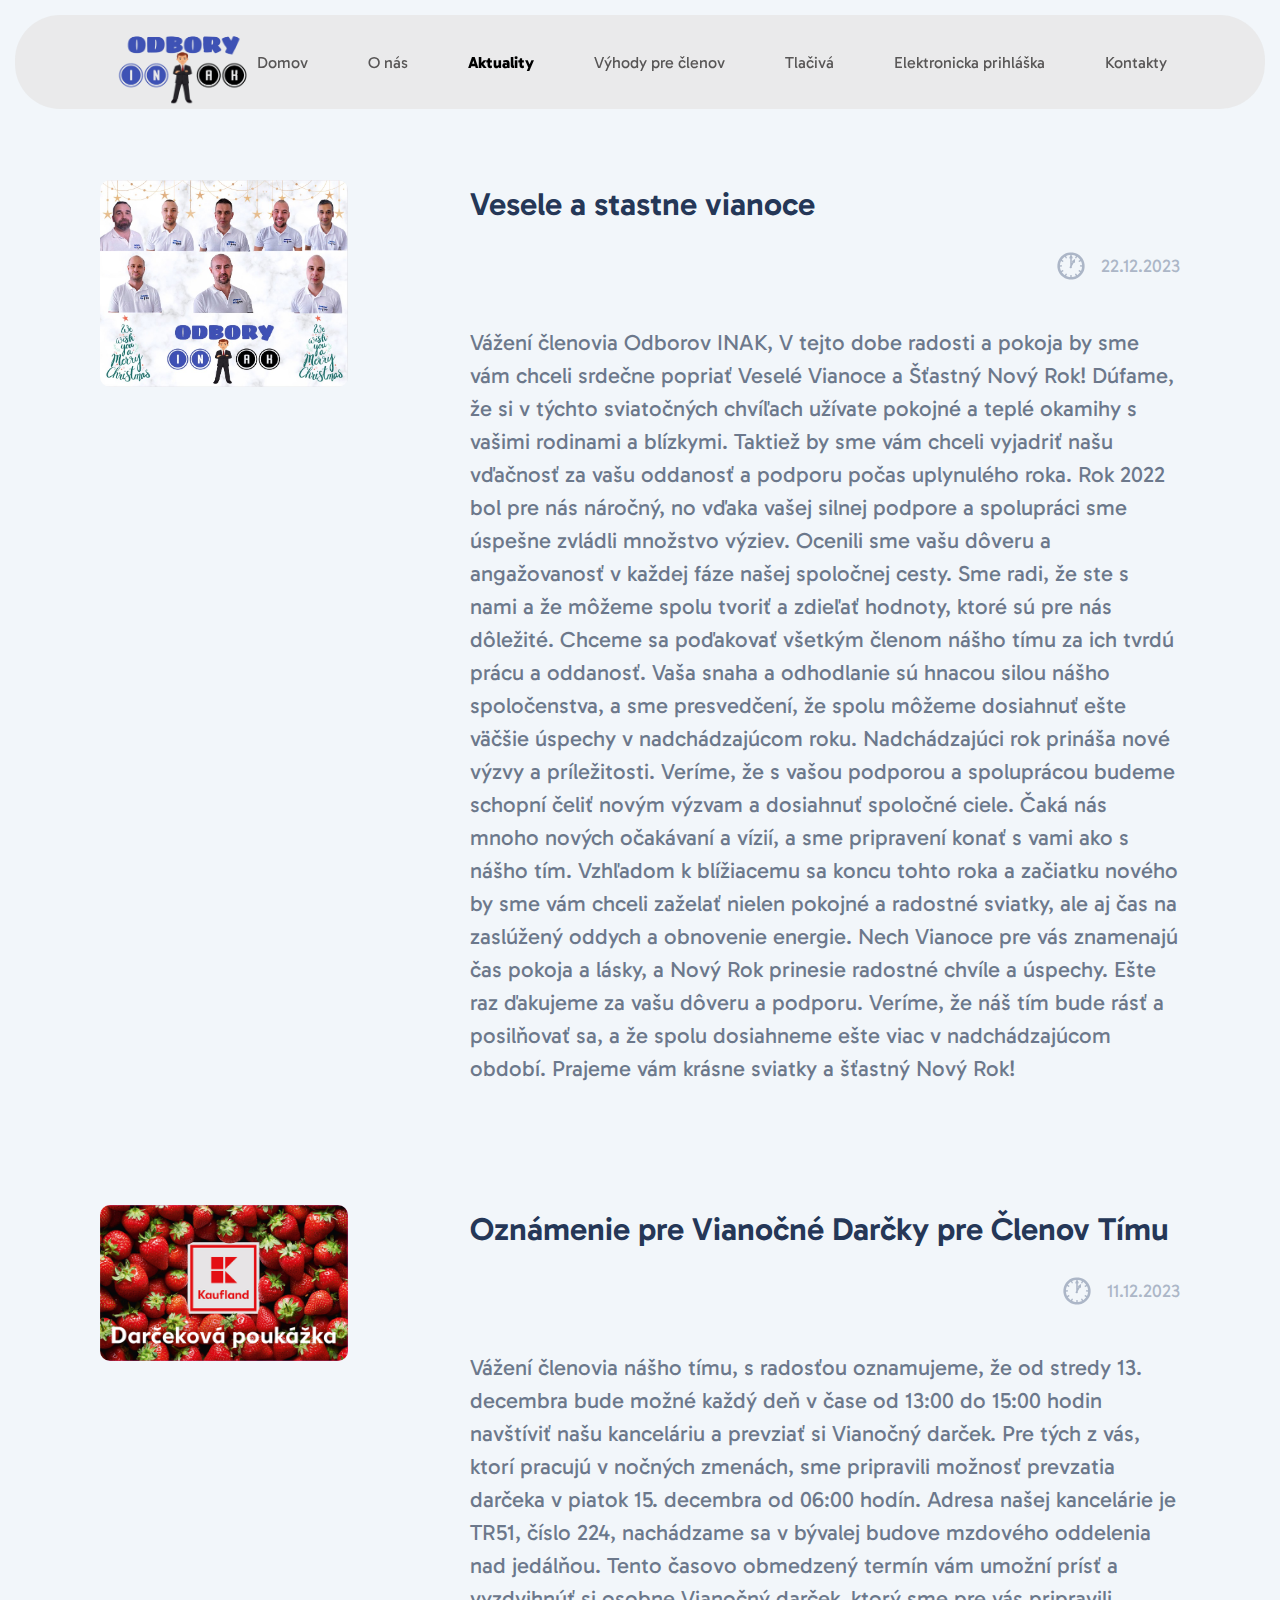
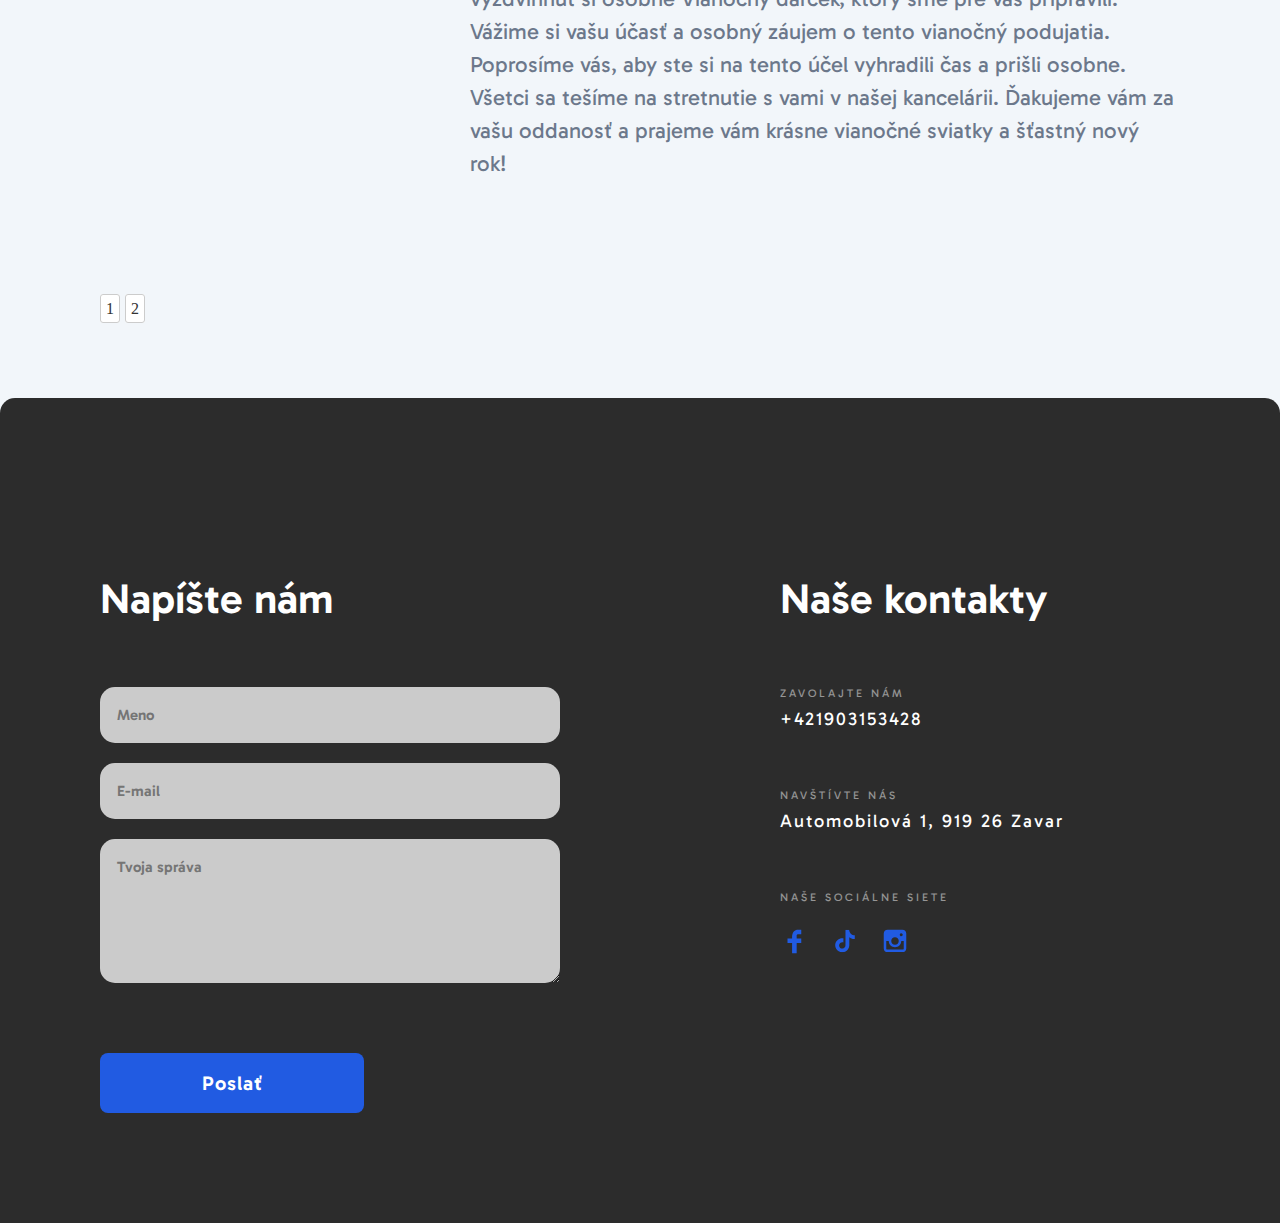
==== pages/aktuality.html @ bd4674f4 "new commit" ====
<!DOCTYPE html>
<html lang="en" class="page">
<head>
  <meta charset="UTF-8">
  <meta http-equiv="X-UA-Compatible" content="IE=edge">
  <meta name="viewport" content="width=device-width, initial-scale=1.0">
  <link rel="preconnect" href="https://fonts.googleapis.com">
  <link rel="preconnect" href="https://fonts.gstatic.com" crossorigin>
  <link href="https://fonts.googleapis.com/css2?family=Gabarito:wght@400;600&display=swap" rel="stylesheet">
  <link rel="stylesheet" href="../styles/main.css">
  <link
    rel="stylesheet"
    href="https://cdn.jsdelivr.net/npm/swiper@11/swiper-bundle.min.css"
  />
  <title>INAK</title>
</head>
<body class="page__body">
  <header class="header">
    <div class="header__content">
      <div class="header__top">
        <div class="header__top--content">
          <a href="../index.html" class="header__logo">
            <img src="../images/icon/logo.png" alt="logo" class="logo">
          </a>
          
          <div class="nav header__nav">
            <div class="nav__content">
              <ul class="nav__item">
                <li class="nav__list">
                  <a href="../index.html" class="nav__link">Domov</a>
                </li>
                <li class="nav__list">
                  <a href="../index.html#about-us" class="nav__link">O nás</a>
                </li>
                <li class="nav__list">
                  <p class="nav__link nav__link--active nav__link--p">Aktuality</p>

                  <ul class="nav__item--sub-menu">
                    <li class="nav__list--sub-menu">
                      <a href="./aktuality.html" class="nav__link nav__link--active">Aktuálne noviny</a>

                      <a href="./vote.html" class="nav__link">Aktuálne prieskumy</a>
                    </li>
                  </ul>

                </li>
                <li class="nav__list">
                  <a href="./výhody.html" class="nav__link">Výhody pre členov</a>
                </li>
                <li class="nav__list">
                  <a href="./tlačivá.html" class="nav__link">Tlačivá</a>
                </li>
                <li class="nav__list">
                  <a href="./prihláška.html" class="nav__link">Elektronicka prihláška</a>
                </li>
                <li class="nav__list">
                  <a href="#contacts" class="nav__link">Kontakty</a>
                </li>
              </ul>
            </div>
          </div>
  
          <div class="header__top-right">
            <a href="tel:+421903153428" class="header__phone">
              <img src="../images/icon/phone.svg" alt="phone" class="icon">
            </a>
    
            <a href="#menu" class="header__menu-open">
              <img src="../images/icon/menu-open.svg" alt="menu-open" class="icon">
            </a>
          </div>
        </div>
      </div>        

      <aside class="aside header__aside" id="menu">
        <div class="aside__content">
          
          <div class="aside__top">
            <a href="#" class="aside__logo">
              <img src="../images/icon/logo.png" alt="logo" class="logo">
            </a>
            
            <a href="#" class="header__menu-close">
              <img src="../images/icon/menu-close.svg" alt="menu-close" class="icon">
            </a>
          </div>

          <div class="nav aside__nav">
            <div class="nav__content">
              <ul class="nav__item aside__nav-item">
                <li class="nav__list">
                  <a href="../index.html" class="nav__link">Domov</a>
                </li>
                <li class="nav__list">
                  <a href="../index.html#about-us" class="nav__link">O nás</a>
                </li>
                <li class="nav__list">
                  <p class="nav__link nav__link--p nav__link--active">Aktuality</p>

                  <ul class="nav__item--sub-menu nav__item--sub-menu--mob">
                    <li class="nav__list--sub-menu nav__list--sub-menu--mob">
                      <a href="./aktuality.html" class="nav__link">Aktuálne noviny</a>

                      <a href="./aktuality.html" class="nav__link">Aktuálne prieskumy</a>
                    </li>
                  </ul>
                </li>
                <li class="nav__list">
                  <a href="./výhody.html" class="nav__link">Výhody pre členov</a>
                </li>
                <li class="nav__list">
                  <a href="./tlačivá.html" class="nav__link">Tlačivá</a>
                </li>
                <li class="nav__list">
                  <a href="./prihláška.html" class="nav__link">Elektronicka prihláška</a>
                </li>
                <li class="nav__list">
                  <a href="#contacts" class="nav__link">Kontakty</a>
                </li>
              </ul>
            </div>
          </div>

          <div class="aside__social social">
            <a
              href="https://www.facebook.com/groups/980731282849397"
              class="aside__icon-fb"
              target="_blank"
            >
              <img
                src="../images/icon/fasebook.svg"
                alt="icon"
                class="icon"
              >
            </a>

            <a
              href="https://www.tiktok.com/@odbory.inak?_t=8iX3qMJiIoH"
              class="aside__icon-tw"
              target="_blank"
            >
              <img
                src="../images/icon/tiktok.svg"
                alt="icon"
                class="icon"
              >
            </a>

            <a
              href="https://www.instagram.com/odbory.inak?igsh=MTdlaDB3MjM0anUzcg=="
              class="aside__icon-in"
              target="_blank"
            >
              <img
                src="../images/icon/instagram.svg"
                alt="icon"
                class="icon"
              >
            </a>
          </div>
        </div>
      </aside>
    </div>
  </header>

  <main class="main">
    <div class="main__content">
      <section class="main__section newses">
        <div class="newses__content">
          <div class="newses__news">
            <img src="../images/newses/news-2.jpg" alt="news-2" class="newses__img">

            <div class="newses__groop">
              <h2 class="newses__title">Vesele a stastne vianoce</h2>

              <p class="newses__time">
                <img src="../images/icon/clock.svg" alt="clock" class="newses__time--img">
                22.12.2023
              </p>

              <p class="newses__info">
                Vážení členovia Odborov INAK,

                V tejto dobe radosti a pokoja by sme vám chceli srdečne popriať Veselé Vianoce a Šťastný Nový Rok! Dúfame, že si v týchto sviatočných chvíľach užívate pokojné a teplé okamihy s vašimi rodinami a blízkymi. Taktiež by sme vám chceli vyjadriť našu vďačnosť za vašu oddanosť a podporu počas uplynulého roka.

                Rok 2022 bol pre nás náročný, no vďaka vašej silnej podpore a spolupráci sme úspešne zvládli množstvo výziev. Ocenili sme vašu dôveru a angažovanosť v každej fáze našej spoločnej cesty. Sme radi, že ste s nami a že môžeme spolu tvoriť a zdieľať hodnoty, ktoré sú pre nás dôležité.

                Chceme sa poďakovať všetkým členom nášho tímu za ich tvrdú prácu a oddanosť. Vaša snaha a odhodlanie sú hnacou silou nášho spoločenstva, a sme presvedčení, že spolu môžeme dosiahnuť ešte väčšie úspechy v nadchádzajúcom roku.

                Nadchádzajúci rok prináša nové výzvy a príležitosti. Veríme, že s vašou podporou a spoluprácou budeme schopní čeliť novým výzvam a dosiahnuť spoločné ciele. Čaká nás mnoho nových očakávaní a vízií, a sme pripravení konať s vami ako s nášho tím.

                Vzhľadom k blížiacemu sa koncu tohto roka a začiatku nového by sme vám chceli zaželať nielen pokojné a radostné sviatky, ale aj čas na zaslúžený oddych a obnovenie energie. Nech Vianoce pre vás znamenajú čas pokoja a lásky, a Nový Rok prinesie radostné chvíle a úspechy.

                Ešte raz ďakujeme za vašu dôveru a podporu. Veríme, že náš tím bude rásť a posilňovať sa, a že spolu dosiahneme ešte viac v nadchádzajúcom období. Prajeme vám krásne sviatky a šťastný Nový Rok!
              </p>
            </div>


          </div>

          <div class="newses__news">
            <img src="../images/newses/news-3.png" alt="news-2" class="newses__img">

            <div class="newses__groop">
              <h2 class="newses__title">Oznámenie pre Vianočné Darčky pre Členov Tímu</h2>

              <p class="newses__time">
                <img src="../images/icon/clock.svg" alt="clock" class="newses__time--img">
                11.12.2023
              </p>

              <p class="newses__info">
                Vážení členovia nášho tímu,

                s radosťou oznamujeme, že od stredy 13. decembra bude možné každý deň v čase od 13:00 do 15:00 hodin navštíviť našu kanceláriu a prevziať si Vianočný darček. Pre tých z vás, ktorí pracujú v nočných zmenách, sme pripravili možnosť prevzatia darčeka v piatok 15. decembra od 06:00 hodín.

                Adresa našej kancelárie je TR51, číslo 224, nachádzame sa v bývalej budove mzdového oddelenia nad jedálňou. Tento časovo obmedzený termín vám umožní prísť a vyzdvihnúť si osobne Vianočný darček, ktorý sme pre vás pripravili.

                Vážime si vašu účasť a osobný záujem o tento vianočný podujatia. Poprosíme vás, aby ste si na tento účel vyhradili čas a prišli osobne. Všetci sa tešíme na stretnutie s vami v našej kancelárii.

                Ďakujeme vám za vašu oddanosť a prajeme vám krásne vianočné sviatky a šťastný nový rok!
              </p>
            </div>


          </div>

          <div class="newses__news">
            <img src="../images/newses/news-1.jpg" alt="news-1" class="newses__img">

            <div class="newses__groop">
              <h2 class="newses__title">Návrh na Skrátenie Pracovného Času: Odborári Hovoria o Potrebe Zlepšenia Pracovných Podmienok na Slovensku</h2>

              <p class="newses__time">
                <img src="../images/icon/clock.svg" alt="clock" class="newses__time--img">
                22.11.2023
              </p>

              <p class="newses__info">
                Dnes sme mali tú česť zúčastniť sa konferencie, ktorú organizovala Konfederácia odborových zväzov na tému skracovania pracovného času. Táto iniciatíva otvorila diskusiu o dôležitosti vytvárania lepších pracovných podmienok pre zamestnancov na Slovensku. Zástupcovia rôznych odvetví diskutovali o návrhoch na zmenu pracovného času a zlepšenie mzdových ohodnotení, pričom zdôrazňovali, že Slovensko sa momentálne nachádza na chvoste EÚ v oblasti nočnej, nadčasovej a zmenovej práce.
  
                Slovenskí odborári zdôrazňujú, že kombinácia dlhých pracovných hodín a nízkeho mzdového ohodnotenia robí z krajiny jedno z najťažších pracovných prostredí v EÚ. Výzvou pre nich teraz bude kolektívne vyjednávanie novej Kolektívnej Zmluvy (KZ), keďže návrh od zamestnávateľov im bol doručený nedávno.
                
                Zástupcovia odborov zdôrazňujú, že budú potrebovať podporu čo najväčšieho počtu zamestnancov. Silná odborová organizácia s veľkým počtom členov má väčšiu schopnosť vyjednať lepšie pracovné podmienky pre všetkých. Zvýrazňujú, že jedine spoločné úsilie a veľký počet podporujúcich členov môže posilniť ich pozíciu pri rokovaniach o novej kolektívnej zmluve.
                
                Odborári vyzývajú svojich kolegov a kolegyne, aby sa zapojili a stali sa členmi odborovej organizácie. Veria, že iba silná a jednotná odborová komunita môže ovplyvniť pozitívne zmeny v pracovných podmienkach pre všetkých zamestnancov na Slovensku. Ich slogan znie: "SPOLU A VO VEĽKOM POČTE SME SILNEJŠÍ."
                
                Táto konferencia a nadchádzajúce kolektívne vyjednávanie predstavujú kľúčové kroky smerujúce k zlepšeniu pracovných podmienok pre slovenských pracovníkov. Odborári sú odhodlaní bojovať za spravodlivé a dôstojné pracovné prostredie a vyzývajú všetkých, ktorí zdieľajú túto víziu, aby sa pripojili a podporili ich snahu o zmenu.
              </p>
            </div>


          </div>

          <div class="pagination"></div>
        </div>
      </section>
    </div>
  </main>

  <footer class="footer">
    <div class="footer__content" id="contacts">
      <div class="footer__grop--left">
        <h2 class="footer__grop--left-title">Napíšte nám</h2>

        <form class="form">
          <input
            name="Name"
            type="text"
            class="form__input"
            placeholder="Meno"
          >

          <input
            name="E-mail"
            type="text"
            class="form__input"
            placeholder="E-mail"
           
          >

          <textarea
            name="Mesage"
            placeholder="Tvoja správa"
            class="form__input"
            cols="30"
            rows="5"
          ></textarea>

          <input type="submit" value="Poslať" class="button form__button">
        </form>
      </div>

      <div class="footer__grop--right">
        <h2 class="footer__grop--right-title">Naše kontakty</h2>

        <h3 class="footer__grop--right-name">Zavolajte nám</h3>
        <a href="tel:+421903153428" class="footer__grop--right-link">+421903153428</a>
        
        <h3 class="footer__grop--right-name">Navštívte nás</h3>
        <a href="https://maps.app.goo.gl/qfohM48gK4zqPQLv8" class="footer__grop--right-link">Automobilová 1, 919 26 Zavar</a>

        <h3 class="footer__grop--right-name">Naše sociálne siete</h3>
        <div class="footer__grop--right-social social">
          <a
            href="https://www.facebook.com/groups/980731282849397"
            class="aside__icon-fb"
            target="_blank"
          >
            <img
              src="../images/icon/fasebook.svg"
              alt="icon"
              class="icon"
            >
          </a>

          <a
            href="https://www.tiktok.com/@odbory.inak?_t=8iX3qMJiIoH"
            class="aside__icon-tw"
            target="_blank"
          >
            <img
              src="../images/icon/tiktok.svg"
              alt="icon"
              class="icon"
            >
          </a>

          <a
            href="https://www.instagram.com/odbory.inak?igsh=MTdlaDB3MjM0anUzcg=="
            class="aside__icon-in"
            target="_blank"
          >
            <img
              src="../images/icon/instagram.svg"
              alt="icon"
              class="icon"
            >
          </a>
        </div>

        </div>

    </div>
  </footer>
  <script src="https://cdn.jsdelivr.net/npm/swiper@11/swiper-bundle.min.js"></script>
  <script type="text/javascript" src="../scripts/main.js"></script>
</body>
</html>
---- styles/main.css ----
@charset "UTF-8";
.page {
  scroll-behavior: smooth;
}
.page *,
.page *::before,
.page *::after {
  box-sizing: border-box;
}
.page__body {
  padding: 0;
  margin: 0;
  box-sizing: border-box;
  background-color: #F2F6FA;
}

.header__content {
  min-width: 320px;
}
.header__top {
  position: fixed;
  z-index: 2;
  padding: 0;
  margin: 15px;
  width: -webkit-fill-available;
  padding-inline: 20px;
  border-radius: 40px;
  border-radius: 40px;
  background-color: rgba(231, 231, 231, 0.8);
  -webkit-backdrop-filter: blur(10px);
          backdrop-filter: blur(10px);
}
@media (min-width: 800px) {
  .header__top {
    padding-inline: 40px;
  }
}
@media (min-width: 1180px) {
  .header__top {
    padding-inline: 100px;
  }
}
@media (min-width: 800px) {
  .header__top {
    border-radius: 45px;
    border-radius: 45px;
  }
}
.header__top--content {
  margin: 0 auto;
  max-width: 1440px;
  display: flex;
  justify-content: space-between;
  align-items: center;
}
.header__top-right {
  display: flex;
  gap: 20px;
}
@media (min-width: 1180px) {
  .header__top-right {
    display: none;
  }
}
.header__phone {
  display: flex;
  text-decoration: none;
  font-family: "Gabarito", sans-serif;
  font-size: 16px;
}
@media (min-width: 800px) {
  .header__phone::after {
    content: "+421903153428";
    color: black;
    padding-left: 12px;
    display: flex;
    align-items: center;
  }
}
.header__botom {
  overflow: hidden;
}

.main__section {
  margin: 0 auto;
  max-width: 1440px;
  min-width: 320px;
}

.footer {
  background-color: #2C2C2C;
  border-top-left-radius: 15px;
  border-top-right-radius: 15px;
}
.footer__content {
  margin-top: 80px;
  padding-top: 80px;
  padding-bottom: 80px;
  padding-inline: 20px;
  display: flex;
  flex-direction: column;
  gap: 80px;
  justify-content: center;
  align-items: center;
}
@media (min-width: 800px) {
  .footer__content {
    padding-inline: 40px;
  }
}
@media (min-width: 1180px) {
  .footer__content {
    padding-inline: 100px;
  }
}
@media (min-width: 800px) {
  .footer__content {
    align-items: flex-start;
  }
}
@media (min-width: 1180px) {
  .footer__content {
    padding-top: 110px;
    padding-bottom: 110px;
    flex-direction: row;
    gap: 220px;
  }
}
.footer__grop--left {
  display: flex;
  flex-direction: column;
  align-items: flex-start;
}
@media (min-width: 800px) {
  .footer__grop--left {
    width: 360px;
  }
}
@media (min-width: 1180px) {
  .footer__grop--left {
    width: 460px;
  }
}
.footer__grop--left-title {
  padding: 0;
  margin: 0;
  margin-top: 40px;
  margin-bottom: 46px;
  color: white;
  text-align: center;
  font-family: "Gabarito", sans-serif;
  font-size: 32px;
  font-style: normal;
  font-weight: 600;
  line-height: 150%;
}
@media (min-width: 800px) {
  .footer__grop--left-title {
    margin-top: 60px;
    margin-bottom: 56px;
    font-size: 42px;
  }
}
.footer__grop--right {
  display: flex;
  flex-direction: column;
  align-items: flex-start;
}
@media (min-width: 800px) {
  .footer__grop--right {
    width: 360px;
  }
}
@media (min-width: 1180px) {
  .footer__grop--right {
    width: 460px;
  }
}
.footer__grop--right-title {
  padding: 0;
  margin: 0;
  margin-top: 40px;
  margin-bottom: 46px;
  color: white;
  text-align: center;
  font-family: "Gabarito", sans-serif;
  font-size: 32px;
  font-style: normal;
  font-weight: 600;
  line-height: 150%;
}
@media (min-width: 800px) {
  .footer__grop--right-title {
    margin-top: 60px;
    margin-bottom: 56px;
    font-size: 42px;
  }
}
.footer__grop--right-name {
  padding: 0;
  margin: 0;
  margin-bottom: 6px;
  color: #FFF;
  font-family: "Gabarito", sans-serif;
  font-size: 11px;
  font-weight: 200;
  letter-spacing: 3px;
  text-transform: uppercase;
  opacity: 0.5;
}
.footer__grop--right-link {
  padding: 0;
  margin: 0;
  margin-bottom: 40px;
  color: #FFF;
  font-family: "Gabarito", sans-serif;
  font-size: 18px;
  font-style: normal;
  font-weight: 400;
  line-height: 150%;
  letter-spacing: 2px;
  text-decoration: none;
}
@media (min-width: 800px) {
  .footer__grop--right-link {
    margin-bottom: 56px;
  }
}
.footer__grop--right-social {
  margin-top: 16px;
  gap: 38px;
}

.logo {
  height: 70px;
}
@media (min-width: 800px) {
  .logo {
    height: 90px;
  }
}

.nav {
  display: none;
}
@media (min-width: 1180px) {
  .nav {
    display: block;
  }
}
.nav__item {
  padding: 0;
  margin: 0;
  display: flex;
  flex-direction: row;
  align-items: center;
  gap: 50px;
}
.nav__item--sub-menu {
  padding: 0;
  margin: 0;
  opacity: 0;
  max-height: 0;
  position: absolute;
  overflow: hidden;
  transition: opacity 0.7s ease, max-height 0.7s ease;
}
.nav__item--sub-menu--mob {
  position: relative;
}
.nav__list {
  width: -webkit-max-content;
  width: -moz-max-content;
  width: max-content;
  list-style: none;
}
.nav__list--sub-menu {
  margin-top: 33px;
  padding: 20px;
  border-radius: 15px;
  border-top-left-radius: 0;
  border-top-right-radius: 0;
  display: flex;
  flex-direction: column;
  gap: 20px;
  background-color: rgba(231, 231, 231, 0.8);
  cursor: pointer;
}
.nav__list--sub-menu--mob {
  background-color: white;
}
.nav__link {
  position: relative;
  padding: 5px;
  border-radius: 10px;
  text-decoration: none;
  font-family: "Gabarito", sans-serif;
  font-size: 16px;
  color: rgb(88, 86, 86);
  transition: box-shadow 0.3s ease;
}
.nav__link--active {
  color: black;
  font-weight: 800;
}
.nav__link--p {
  padding: 5px;
  margin: 0;
  width: -webkit-fit-content;
  width: -moz-fit-content;
  width: fit-content;
  cursor: pointer;
}
.nav__link:hover {
  color: black;
}
@media (min-width: 800px) {
  .nav__link:hover {
    box-shadow: 0 0 35px rgba(87, 130, 155, 0.8);
  }
}

.icon {
  height: 30px;
}

.aside {
  height: 100vh;
  position: fixed;
  top: 0;
  right: 0;
  left: 0;
  opacity: 0;
  pointer-events: none;
  transition: all 0.3s;
  transform: translateX(-100%);
  z-index: 3;
  background-color: white;
}
.aside:target {
  opacity: 1;
  transform: translateX(0);
  pointer-events: all;
  overflow-y: hidden;
}
.aside__top {
  padding: 0;
  margin: 15px;
  padding-inline: 20px;
  display: flex;
  justify-content: space-between;
  align-items: center;
  background-color: #e7e7e7;
  border-radius: 40px;
  border-radius: 40px;
}
@media (min-width: 800px) {
  .aside__top {
    padding-inline: 40px;
  }
}
@media (min-width: 1180px) {
  .aside__top {
    padding-inline: 100px;
  }
}
@media (min-width: 800px) {
  .aside__top {
    border-radius: 45px;
    border-radius: 45px;
  }
}
.aside__nav {
  margin: 0;
  padding: 0;
  margin-top: 50px;
  display: block;
  padding-inline: 20px;
}
@media (min-width: 800px) {
  .aside__nav {
    padding-inline: 40px;
  }
}
@media (min-width: 1180px) {
  .aside__nav {
    padding-inline: 100px;
  }
}
.aside__nav-item {
  display: flex;
  flex-direction: column;
  align-items: flex-start;
  gap: 20px;
  font-size: 22px;
  font-style: normal;
  font-weight: 700;
  line-height: 22px;
  letter-spacing: 1px;
  text-transform: uppercase;
}
.aside__social {
  margin-top: 50px;
  padding-left: 20px;
}
@media (min-width: 800px) {
  .aside__social {
    padding-left: 40px;
  }
}
@media (min-width: 1180px) {
  .aside__social {
    padding-left: 100px;
  }
}

.slider {
  width: 100vw;
  overflow: hidden;
}
.slider__image {
  height: 100vh;
  background-repeat: no-repeat;
  background-position: center;
  background-size: cover;
  position: relative;
  display: flex;
  flex-direction: column;
  justify-content: flex-end;
  align-items: center;
}
.slider__image-1::after {
  content: "";
  background-image: url("../images/header/header-img-2.png");
  position: absolute;
  top: 0;
  left: 0;
  width: 100%;
  height: 100%;
  z-index: -1;
  background-repeat: no-repeat;
  background-position: center;
  background-size: cover;
}
.slider__image-2::after {
  content: "";
  background-image: url("../images/header/header-img-3.png");
  position: absolute;
  top: 0;
  left: 0;
  width: 100%;
  height: 100%;
  z-index: -1;
  background-repeat: no-repeat;
  background-position: center;
  background-size: cover;
}
.slider__image-3::after {
  content: "";
  background-image: url("../images/header/header-img-1.png");
  position: absolute;
  top: 0;
  left: 0;
  width: 100%;
  height: 100%;
  z-index: -1;
  background-repeat: no-repeat;
  background-position: center;
  background-size: cover;
}
.slider__info {
  padding: 25px;
  margin-top: 100px;
  display: flex;
  flex-direction: column;
  justify-content: center;
  align-items: center;
  background-color: rgba(231, 231, 231, 0.8);
  border-radius: 26px;
}
.slider__title {
  padding: 0;
  margin: 0;
  margin-bottom: 20px;
  text-align: center;
  font-family: "Gabarito", sans-serif;
  font-size: 32px;
  font-style: normal;
  font-weight: 600;
  line-height: 120%;
  letter-spacing: -2px;
  text-transform: uppercase;
}
@media (min-width: 800px) {
  .slider__title {
    margin-bottom: 30px;
    font-size: 42px;
  }
}
.slider__paragraph {
  padding: 0;
  margin: 0;
  text-align: center;
  font-family: "Gabarito", sans-serif;
  font-size: 14px;
  font-style: normal;
  font-weight: 400;
  line-height: 150%;
  max-width: 300px;
}
@media (min-width: 800px) {
  .slider__paragraph {
    font-size: 18px;
    max-width: 400px;
  }
}
@media (min-width: 1180px) {
  .slider__paragraph {
    max-width: 500px;
  }
}
.slider__button {
  padding: 0;
  margin: 0;
  margin-bottom: 30px;
  margin-top: 30px;
}

.about-us__content {
  padding: 0;
  margin: 0 auto;
  padding-top: 110px;
  padding-inline: 20px;
  --columns: 2;
  display: grid;
  -moz-column-gap: 20px;
       column-gap: 20px;
  grid-template-columns: repeat(var(--columns), 1fr);
  min-width: 320px;
  max-width: 1440px;
}
@media (min-width: 800px) {
  .about-us__content {
    padding-inline: 40px;
  }
}
@media (min-width: 1180px) {
  .about-us__content {
    padding-inline: 100px;
  }
}
@media (min-width: 800px) {
  .about-us__content {
    --columns: 6;
  }
}
@media (min-width: 1180px) {
  .about-us__content {
    --columns: 12;
    -moz-column-gap: 30px;
         column-gap: 30px;
  }
}
.about-us__title {
  padding: 0;
  margin: 0;
  grid-column: 1/-1;
  color: #253757;
  text-align: center;
  font-family: "Gabarito", sans-serif;
  font-size: 32px;
  font-style: normal;
  font-weight: 600;
  line-height: 150%;
}
.about-us__paragraph {
  padding: 0;
  margin: 0;
  margin-top: 24px;
  grid-column: 1/-1;
  color: #6C788B;
  text-align: center;
  font-family: "Gabarito", sans-serif;
  font-size: 22px;
  font-style: normal;
  line-height: 150%;
}
@media (min-width: 1180px) {
  .about-us__paragraph {
    font-size: 22px;
    grid-column: 3/11;
  }
}

.cause-occurrence__content {
  margin: 0;
  padding: 0;
  margin-top: 120px;
  padding-inline: 20px;
  --columns: 2;
  display: grid;
  -moz-column-gap: 20px;
       column-gap: 20px;
  grid-template-columns: repeat(var(--columns), 1fr);
  justify-items: center;
}
@media (min-width: 800px) {
  .cause-occurrence__content {
    padding-inline: 40px;
  }
}
@media (min-width: 1180px) {
  .cause-occurrence__content {
    padding-inline: 100px;
  }
}
@media (min-width: 800px) {
  .cause-occurrence__content {
    --columns: 6;
  }
}
@media (min-width: 1180px) {
  .cause-occurrence__content {
    --columns: 12;
    -moz-column-gap: 30px;
         column-gap: 30px;
  }
}
.cause-occurrence__title {
  padding: 0;
  margin: 0;
  grid-column: 1/-1;
  color: #253757;
  text-align: center;
  font-family: "Gabarito", sans-serif;
  font-size: 32px;
  font-style: normal;
  font-weight: 600;
  line-height: 150%;
}
.cause-occurrence__block {
  margin: 0;
  padding: 20px;
  margin-top: 45px;
  max-width: 280px;
  background-color: white;
  border-radius: 15px;
  display: flex;
  flex-direction: column;
  align-items: center;
  justify-content: center;
}
.cause-occurrence__block-1 {
  grid-column: 1/-1;
}
@media (min-width: 800px) {
  .cause-occurrence__block-1 {
    grid-column: 1/4;
  }
}
@media (min-width: 1180px) {
  .cause-occurrence__block-1 {
    grid-column: 1/4;
  }
}
.cause-occurrence__block-2 {
  grid-column: 1/-1;
}
@media (min-width: 800px) {
  .cause-occurrence__block-2 {
    grid-column: 4/-1;
  }
}
@media (min-width: 1180px) {
  .cause-occurrence__block-2 {
    grid-column: 4/7;
  }
}
.cause-occurrence__block-3 {
  grid-column: 1/-1;
}
@media (min-width: 800px) {
  .cause-occurrence__block-3 {
    grid-column: 1/4;
  }
}
@media (min-width: 1180px) {
  .cause-occurrence__block-3 {
    grid-column: 7/10;
  }
}
.cause-occurrence__block-4 {
  grid-column: 1/-1;
}
@media (min-width: 800px) {
  .cause-occurrence__block-4 {
    grid-column: 4/-1;
  }
}
@media (min-width: 1180px) {
  .cause-occurrence__block-4 {
    grid-column: 10/-1;
  }
}
.cause-occurrence__block-5 {
  grid-column: 1/-1;
}
@media (min-width: 800px) {
  .cause-occurrence__block-5 {
    grid-column: 1/4;
  }
}
@media (min-width: 1180px) {
  .cause-occurrence__block-5 {
    grid-column: 1/5;
  }
}
.cause-occurrence__block-6 {
  grid-column: 1/-1;
}
@media (min-width: 800px) {
  .cause-occurrence__block-6 {
    grid-column: 4/-1;
  }
}
@media (min-width: 1180px) {
  .cause-occurrence__block-6 {
    grid-column: 5/9;
  }
}
.cause-occurrence__block-7 {
  grid-column: 1/-1;
}
@media (min-width: 1180px) {
  .cause-occurrence__block-7 {
    grid-column: 9/-1;
  }
}
.cause-occurrence__image {
  height: 146px;
  width: 146px;
  border-radius: 22px;
}
.cause-occurrence__info {
  padding: 0;
  margin: 0;
  margin-top: 24px;
  max-width: 170px;
  color: #6C788B;
  text-align: center;
  font-family: "Gabarito", sans-serif;
  font-size: 14px;
  font-style: normal;
  line-height: 150%;
}

.main__section {
  margin: 0 auto;
  max-width: 1440px;
  min-width: 320px;
}

.our-team__content {
  padding: 0;
  margin: 0 auto;
  margin-top: 100px;
  padding-inline: 20px;
  min-width: 320px;
  max-width: 1440px;
  overflow: hidden;
  align-items: center;
}
@media (min-width: 800px) {
  .our-team__content {
    padding-inline: 40px;
  }
}
@media (min-width: 1180px) {
  .our-team__content {
    padding-inline: 100px;
  }
}
.our-team__title {
  padding: 0;
  margin: 0;
  color: #253757;
  text-align: center;
  font-family: "Gabarito", sans-serif;
  font-size: 32px;
  font-style: normal;
  font-weight: 600;
  line-height: 150%;
}

.testimonials-card {
  margin: 0 auto;
  background-color: white;
  border-radius: 16px;
  width: 280px;
}
.testimonials-card__content {
  padding-block: 32px;
  display: flex;
  flex-direction: column;
  align-items: center;
  text-align: center;
}
.testimonials-card__photo {
  margin: 32px 42px 27px;
  position: relative;
  display: flex;
  justify-content: center;
  align-items: center;
  width: 196px;
  height: 196px;
}
@media (min-width: 800px) {
  .testimonials-card__photo {
    width: 250px;
    height: 250px;
  }
}
.testimonials-card__photo--rectangle {
  width: 93px;
  height: 116px;
  position: absolute;
}
@media (min-width: 800px) {
  .testimonials-card__photo--rectangle {
    width: 118px;
    height: 148px;
  }
}
@media (min-width: 1180px) {
  .testimonials-card__photo--rectangle {
    height: 116px;
    width: 93px;
  }
}
.testimonials-card__photo--rectangle--left {
  top: 4px;
  left: 15px;
}
.testimonials-card__photo--rectangle--right {
  bottom: 4px;
  right: 15px;
}
.testimonials-card__photo--fase {
  z-index: 2;
  height: 109px;
  width: 109px;
  -o-object-fit: cover;
     object-fit: cover;
  border-radius: 50%;
}
@media (min-width: 800px) {
  .testimonials-card__photo--fase {
    height: 140px;
    width: 140px;
  }
}
.testimonials-card__quotes {
  margin: 0;
  margin-bottom: 10px;
  display: block;
  width: 20px;
  height: 18px;
}
@media (min-width: 800px) {
  .testimonials-card__quotes {
    margin-bottom: 18px;
  }
}
@media (min-width: 1180px) {
  .testimonials-card__quotes {
    margin-bottom: 10px;
  }
}
.testimonials-card__name {
  margin: 0;
  margin-bottom: 4px;
  font-family: "Gabarito", sans-serif;
  font-style: normal;
  font-weight: 600;
  font-size: 15px;
  line-height: 150%;
  color: #253757;
  text-transform: uppercase;
}
.testimonials-card__position {
  margin: 0;
  font-family: "Gabarito", sans-serif;
  font-style: normal;
  font-weight: 700;
  font-size: 15px;
  line-height: 20px;
  letter-spacing: 3px;
  text-transform: uppercase;
  color: #c0cdd7;
}

.slider-testimonials {
  margin-top: 25px;
}
.slider-testimonials__wrapper {
  position: relative;
}
.slider-testimonials__slide {
  position: relative;
}

.join__content {
  margin: 0;
  padding: 0;
  margin-top: 120px;
  padding-top: 72px;
  padding-bottom: 72px;
  padding-inline: 20px;
  justify-items: center;
  background-image: url("../images/join/shapes.png");
  background-size: cover;
  background-position: center;
  background-repeat: no-repeat;
}
@media (min-width: 800px) {
  .join__content {
    padding-top: 200px;
    padding-bottom: 200px;
  }
}
@media (min-width: 800px) {
  .join__content {
    padding-inline: 40px;
  }
}
@media (min-width: 1180px) {
  .join__content {
    padding-inline: 100px;
  }
}
.join__title {
  padding: 0;
  margin: 0;
  color: #253757;
  text-align: center;
  font-family: "Gabarito", sans-serif;
  font-size: 44px;
  font-style: normal;
  font-weight: 600;
  line-height: 150%;
  text-transform: uppercase;
}
@media (min-width: 800px) {
  .join__title {
    font-size: 52px;
  }
}
.join__info {
  padding: 0;
  margin: 0;
  margin-top: 24px;
  text-align: center;
  color: #6C788B;
  font-family: "Gabarito", sans-serif;
  font-size: 22px;
  font-style: normal;
  font-weight: 600;
  line-height: 150%;
}
@media (min-width: 800px) {
  .join__info {
    font-size: 24px;
  }
}
.join__button {
  margin: 0 auto;
  margin-top: 56px;
}
@media (min-width: 800px) {
  .join__button {
    margin-top: 64px;
  }
}

.button {
  margin-top: 50px;
  display: flex;
  align-items: center;
  justify-content: center;
  font-family: "Gabarito", sans-serif;
  letter-spacing: 1px;
  font-weight: 600;
  font-size: 20px;
  height: 60px;
  width: 300px;
  border-radius: 28px;
  background-color: rgba(32, 96, 246, 0.9);
  text-decoration: none;
  color: white;
}
@media (min-width: 800px) {
  .button {
    width: 400px;
  }
}

.partners {
  display: none;
}
.partners__content {
  margin: 0;
  padding: 0;
  margin-top: 60px;
  padding-inline: 20px;
  display: flex;
  flex-direction: column;
  justify-items: center;
  align-items: center;
}
@media (min-width: 800px) {
  .partners__content {
    padding-inline: 40px;
  }
}
@media (min-width: 1180px) {
  .partners__content {
    padding-inline: 100px;
  }
}
.partners__title {
  margin: 0 auto;
  padding: 0;
  color: #253757;
  text-align: center;
  font-family: "Gabarito", sans-serif;
  font-size: 32px;
  font-style: normal;
  font-weight: 600;
  line-height: 150%;
}
.partners__grop {
  width: 100%;
}
@media (min-width: 1180px) {
  .partners__grop {
    display: flex;
    flex-direction: row;
    justify-content: space-between;
  }
}

.partners-card__content {
  min-width: 200px;
  min-height: 250px;
  margin: 0 auto;
  padding: 0;
  margin-top: 30px;
  background-color: white;
  border-radius: 20px;
  display: flex;
  flex-direction: column;
  align-items: center;
  justify-content: center;
}
.partners-card__image {
  height: 140px;
}
.partners-card__info {
  margin: 0 auto;
  padding: 0;
  margin-top: 15px;
  text-align: center;
  color: rgba(32, 96, 246, 0.9);
  font-family: "Gabarito", sans-serif;
  font-size: 18px;
  font-style: normal;
  font-weight: 600;
  line-height: 150%;
}
@media (min-width: 800px) {
  .partners-card__info {
    font-size: 22px;
  }
}

.form {
  display: flex;
  flex-direction: column;
}
.form__input {
  padding: 0;
  margin: 0;
  padding: 17px;
  margin-bottom: 20px;
  background-color: transparent;
  border: none;
  border-radius: 15px;
  background-color: rgba(231, 231, 231, 0.85);
  outline: none;
  font-family: "Gabarito", sans-serif;
  font-style: normal;
  font-weight: 600;
  font-size: 15px;
  line-height: 22px;
  color: black;
}
@media (min-width: 800px) {
  .form__input {
    width: 360px;
  }
}
@media (min-width: 1180px) {
  .form__input {
    width: 460px;
  }
}
.form__button {
  cursor: pointer;
  border: none;
  border-radius: 8px;
}
@media (min-width: 1180px) {
  .form__button {
    max-width: 264px;
  }
}

.social {
  display: flex;
  flex-direction: row;
  gap: 20px;
}

.timeline {
  padding-inline: 20px;
}
@media (min-width: 800px) {
  .timeline {
    padding-inline: 40px;
  }
}
@media (min-width: 1180px) {
  .timeline {
    padding-inline: 100px;
  }
}
.timeline__title {
  padding: 0;
  margin: 0 auto;
  grid-column: 1/-1;
  color: #253757;
  text-align: center;
  font-family: "Gabarito", sans-serif;
  font-size: 32px;
  font-style: normal;
  font-weight: 600;
  line-height: 150%;
}
.timeline__info {
  padding: 0;
  margin: 0 auto;
  margin-top: 10px;
  max-width: 470px;
  color: #6C788B;
  grid-column: 1/-1;
  text-align: center;
  font-family: "Gabarito", sans-serif;
  font-size: 14px;
  font-style: normal;
  line-height: 150%;
  text-transform: uppercase;
}

.timeline ul {
  padding: 50px 0;
}

.timeline ul li {
  list-style-type: none;
  position: relative;
  width: 6px;
  margin: 0 auto;
  padding-top: 50px;
  background-color: #a3caf0;
}

.timeline ul li::after {
  content: "";
  position: absolute;
  left: 50%;
  bottom: 0;
  transform: translateX(-50%);
  width: 30px;
  height: 30px;
  border-radius: 50%;
  background: inherit;
  z-index: 1;
}

.timeline ul li div {
  position: relative;
  bottom: 0;
  border-radius: 10px;
  font-family: "Gabarito", sans-serif;
  color: white;
  width: 400px;
  padding: 15px;
  background: rgb(32, 96, 246);
}

.timeline ul li div::before {
  content: "";
  position: absolute;
  bottom: 7px;
  width: 0;
  height: 0;
  border-style: solid;
}

.timeline ul li:nth-child(odd) div {
  left: 45px;
}

.timeline ul li:nth-child(odd) div::before {
  left: -15px;
  border-width: 8px 16px 8px 0;
  border-color: transparent rgb(32, 96, 246) transparent transparent;
}

.timeline ul li:nth-child(even) div {
  left: -439px;
}

.timeline ul li:nth-child(even) div::before {
  right: -15px;
  border-width: 8px 0 8px 16px;
  border-color: transparent transparent transparent rgb(32, 96, 246);
}

time {
  display: block;
  font-size: 1.2rem;
  font-weight: bold;
  margin-bottom: 8px;
}

/* EFFECTS
–––––––––––––––––––––––––––––––––––––––––––––––––– */
.timeline ul li::after {
  transition: 0.5s ease-in-out;
}

.timeline ul li.in-view::after {
  background: rgba(32, 96, 246, 0.9);
}

.timeline ul li div {
  visibility: hidden;
  opacity: 0;
  transition: all 0.5s ease-in-out;
}

.timeline ul li:nth-child(odd) div {
  transform: translate3d(200px, 0, 0);
}

.timeline ul li:nth-child(even) div {
  transform: translate3d(-200px, 0, 0);
}

.timeline ul li.in-view div {
  transform: none;
  visibility: visible;
  opacity: 1;
}

/* GENERAL MEDIA QUERIES
–––––––––––––––––––––––––––––––––––––––––––––––––– */
@media screen and (max-width: 1180px) {
  .timeline ul li div {
    width: 250px;
  }
  .timeline ul li:nth-child(even) div {
    left: -289px;
    /*250+45-6*/
  }
}
@media screen and (max-width: 800px) {
  .timeline ul li {
    margin-left: 20px;
  }
  .timeline ul li div {
    width: calc(100vw - 105px);
  }
  .timeline ul li:nth-child(even) div {
    left: 45px;
  }
  .timeline ul li:nth-child(even) div::before {
    left: -15px;
    border-width: 8px 16px 8px 0;
    border-color: transparent rgb(32, 96, 246) transparent transparent;
  }
}
/* EXTRA/CLIP PATH STYLES
–––––––––––––––––––––––––––––––––––––––––––––––––– */
.timeline-clippy ul li::after {
  width: 40px;
  height: 40px;
  border-radius: 0;
}

.timeline-rhombus ul li::after {
  -webkit-clip-path: polygon(50% 0%, 100% 50%, 50% 100%, 0% 50%);
          clip-path: polygon(50% 0%, 100% 50%, 50% 100%, 0% 50%);
}

.timeline-rhombus ul li div::before {
  bottom: 12px;
}

.timeline-star ul li::after {
  -webkit-clip-path: polygon(50% 0%, 61% 35%, 98% 35%, 68% 57%, 79% 91%, 50% 70%, 21% 91%, 32% 57%, 2% 35%, 39% 35%);
          clip-path: polygon(50% 0%, 61% 35%, 98% 35%, 68% 57%, 79% 91%, 50% 70%, 21% 91%, 32% 57%, 2% 35%, 39% 35%);
}

.timeline-heptagon ul li::after {
  -webkit-clip-path: polygon(50% 0%, 90% 20%, 100% 60%, 75% 100%, 25% 100%, 0% 60%, 10% 20%);
          clip-path: polygon(50% 0%, 90% 20%, 100% 60%, 75% 100%, 25% 100%, 0% 60%, 10% 20%);
}

.timeline-infinite ul li::after {
  -webkit-animation: scaleAnimation 2s infinite;
          animation: scaleAnimation 2s infinite;
}

@-webkit-keyframes scaleAnimation {
  0% {
    transform: translateX(-50%) scale(1);
  }
  50% {
    transform: translateX(-50%) scale(1.25);
  }
  100% {
    transform: translateX(-50%) scale(1);
  }
}

@keyframes scaleAnimation {
  0% {
    transform: translateX(-50%) scale(1);
  }
  50% {
    transform: translateX(-50%) scale(1.25);
  }
  100% {
    transform: translateX(-50%) scale(1);
  }
}
.newses__content {
  padding: 0;
  margin: 0;
  padding-top: 180px;
  padding-inline: 20px;
}
@media (min-width: 800px) {
  .newses__content {
    padding-inline: 40px;
  }
}
@media (min-width: 1180px) {
  .newses__content {
    padding-inline: 100px;
  }
}
.newses__news {
  padding: 0;
  margin: 0;
  margin-bottom: 120px;
  --columns: 2;
  display: grid;
  -moz-column-gap: 20px;
       column-gap: 20px;
  grid-template-columns: repeat(var(--columns), 1fr);
  justify-items: center;
}
@media (min-width: 800px) {
  .newses__news {
    --columns: 6;
  }
}
@media (min-width: 1180px) {
  .newses__news {
    --columns: 12;
    -moz-column-gap: 30px;
         column-gap: 30px;
  }
}
.newses__img {
  grid-column: 1/-1;
  width: 250px;
  border-radius: 10px;
}
@media (min-width: 800px) {
  .newses__img {
    grid-column: 1/3;
    width: -webkit-fill-available;
  }
}
@media (min-width: 1180px) {
  .newses__img {
    grid-column: 1/4;
  }
}
.newses__groop {
  grid-column: 1/-1;
}
@media (min-width: 800px) {
  .newses__groop {
    grid-column: 4/-1;
  }
}
@media (min-width: 1180px) {
  .newses__groop {
    grid-column: 5/-1;
  }
}
.newses__title {
  padding: 0;
  margin: 0;
  margin-top: 60px;
  color: #253757;
  font-family: "Gabarito", sans-serif;
  font-size: 28px;
  font-style: normal;
  font-weight: 600;
  line-height: 150%;
}
@media (min-width: 800px) {
  .newses__title {
    margin: 0;
    font-size: 32px;
  }
}
.newses__time {
  display: flex;
  flex-direction: row;
  align-items: center;
  justify-content: flex-end;
  gap: 10px;
  color: #acb6c7;
  font-family: "Gabarito", sans-serif;
  font-size: 18px;
  font-style: normal;
  line-height: 150%;
}
.newses__time--img {
  height: 40px;
}
.newses__info {
  padding: 0;
  margin: 0;
  margin-top: 40px;
  grid-column: 1/-1;
  color: #6C788B;
  font-family: "Gabarito", sans-serif;
  font-size: 22px;
  font-style: normal;
  line-height: 150%;
}
@media (min-width: 800px) {
  .newses__info {
    grid-column: 4/-1;
  }
}
@media (min-width: 1180px) {
  .newses__info {
    font-size: 22px;
    grid-column: 5/-1;
  }
}

.newses__news {
  display: none;
}

.newses__news.active {
  display: grid;
}

.pagination a {
  margin-right: 5px;
  padding: 5px;
  border: 1px solid #ccc;
  text-decoration: none;
  color: #333;
  background-color: #fff;
  border-radius: 3px;
  cursor: pointer;
}

.pagination a:hover {
  background-color: #647deb;
}

.vote__content {
  padding: 0;
  margin: 0;
  padding-top: 180px;
  padding-inline: 20px;
  display: flex;
  flex-direction: column;
  align-items: center;
}
@media (min-width: 800px) {
  .vote__content {
    padding-inline: 40px;
  }
}
@media (min-width: 1180px) {
  .vote__content {
    padding-inline: 100px;
  }
}
.vote__img {
  width: -webkit-fill-available;
  max-width: 450px;
}
.vote__title {
  padding: 0;
  margin: 0;
  margin-top: 60px;
  color: #253757;
  font-family: "Gabarito", sans-serif;
  font-size: 28px;
  font-style: normal;
  font-weight: 600;
  line-height: 150%;
}

.bonus__content {
  padding: 0;
  margin: 0;
  padding-top: 180px;
  padding-inline: 20px;
  display: flex;
  flex-direction: column;
  align-items: center;
}
@media (min-width: 800px) {
  .bonus__content {
    padding-inline: 40px;
  }
}
@media (min-width: 1180px) {
  .bonus__content {
    padding-inline: 100px;
  }
}
.bonus__img {
  width: -webkit-fill-available;
  max-width: 450px;
}
.bonus__title {
  padding: 0;
  margin: 0;
  margin-top: 60px;
  color: #253757;
  font-family: "Gabarito", sans-serif;
  font-size: 28px;
  font-style: normal;
  font-weight: 600;
  line-height: 150%;
}

.download__content {
  padding: 0;
  margin: 0;
  padding-top: 180px;
  padding-inline: 20px;
  display: flex;
  flex-direction: column;
}
@media (min-width: 800px) {
  .download__content {
    padding-inline: 40px;
  }
}
@media (min-width: 1180px) {
  .download__content {
    padding-inline: 100px;
  }
}
.download__title {
  position: relative;
  padding: 0;
  margin: 0;
  margin-top: 60px;
  width: -webkit-fit-content;
  width: -moz-fit-content;
  width: fit-content;
  color: #253757;
  font-family: "Gabarito", sans-serif;
  font-size: 28px;
  font-style: normal;
  font-weight: 600;
  line-height: 150%;
}
.download__title::before {
  content: "";
  position: absolute;
  bottom: 0;
  background-color: rgb(57, 147, 231);
  height: 2px;
  width: -webkit-fill-available;
  border-radius: 8px;
}
.download__link {
  margin: 0;
  padding: 0;
  margin-top: 30px;
  display: flex;
  flex-direction: row;
  align-items: center;
  gap: 40px;
  font-family: "Gabarito", sans-serif;
  text-decoration: none;
}
.download__img {
  width: 40px;
}/*# sourceMappingURL=main.css.map */
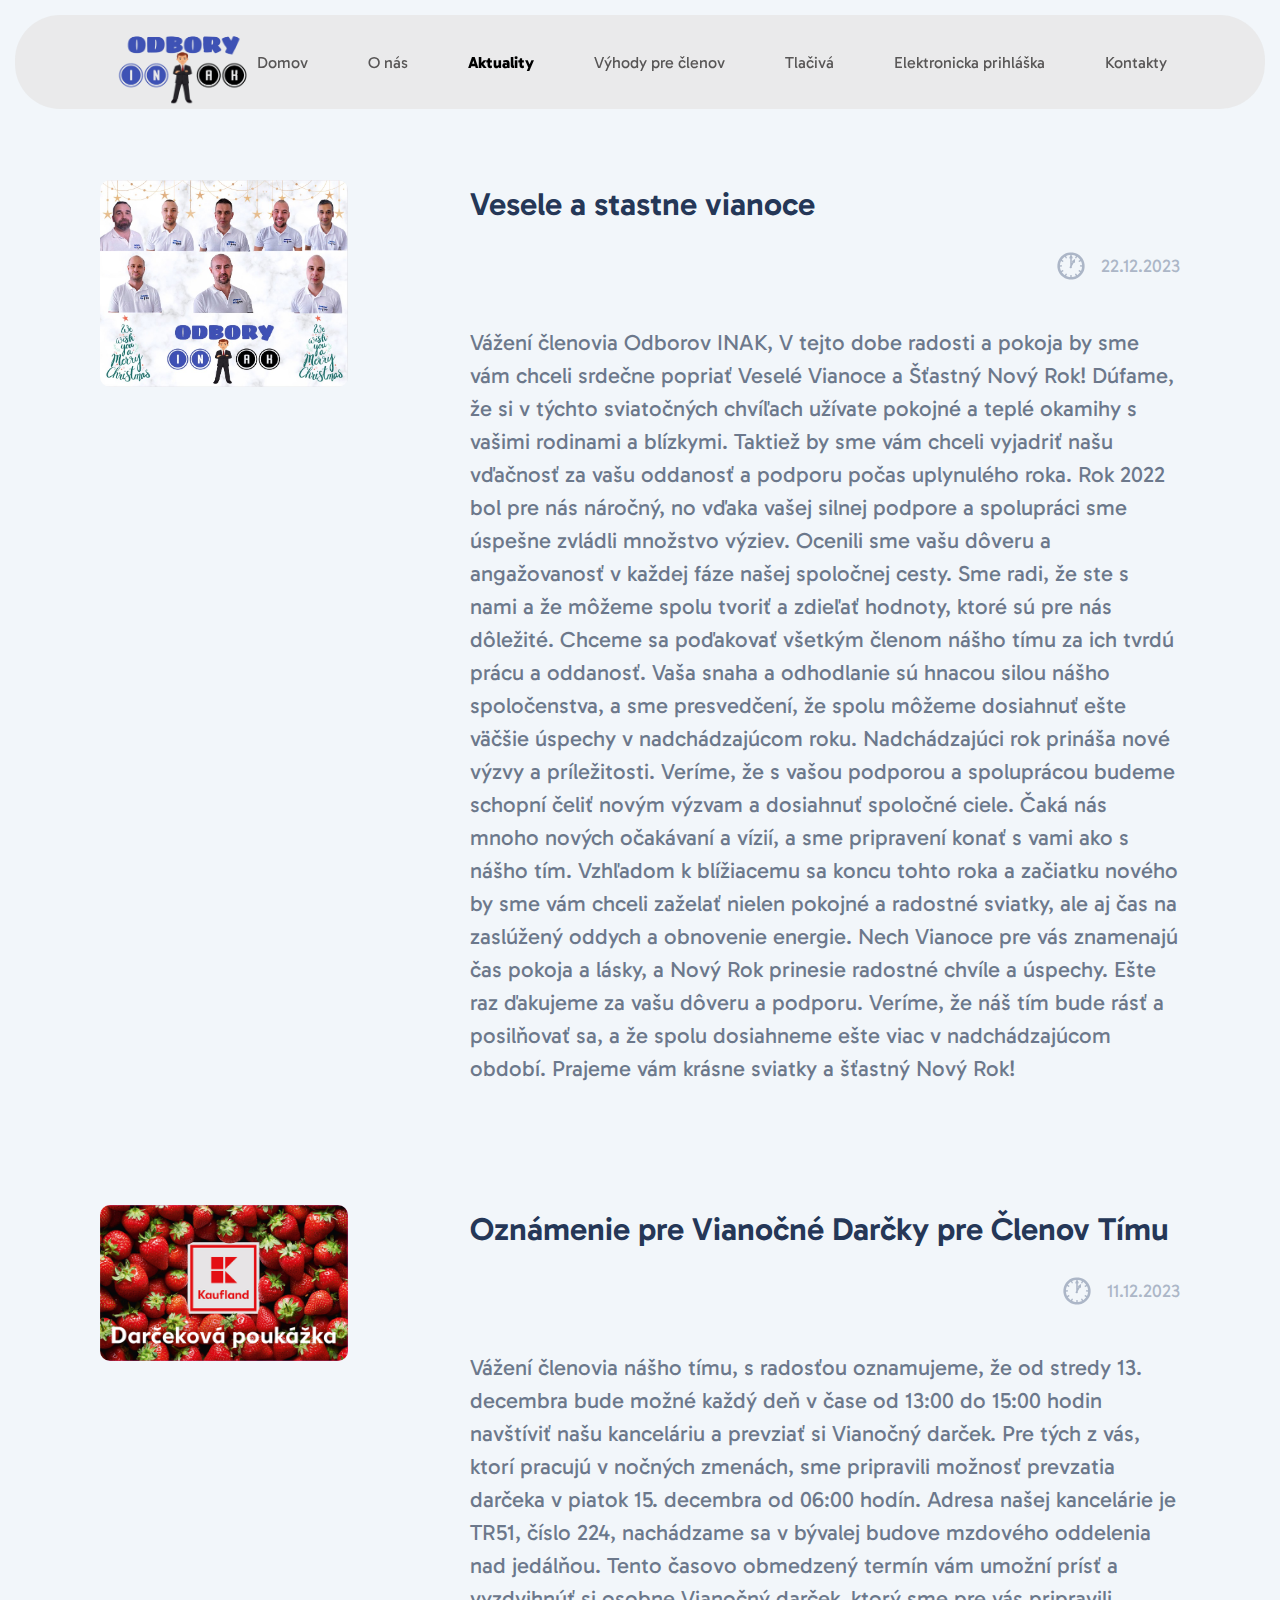
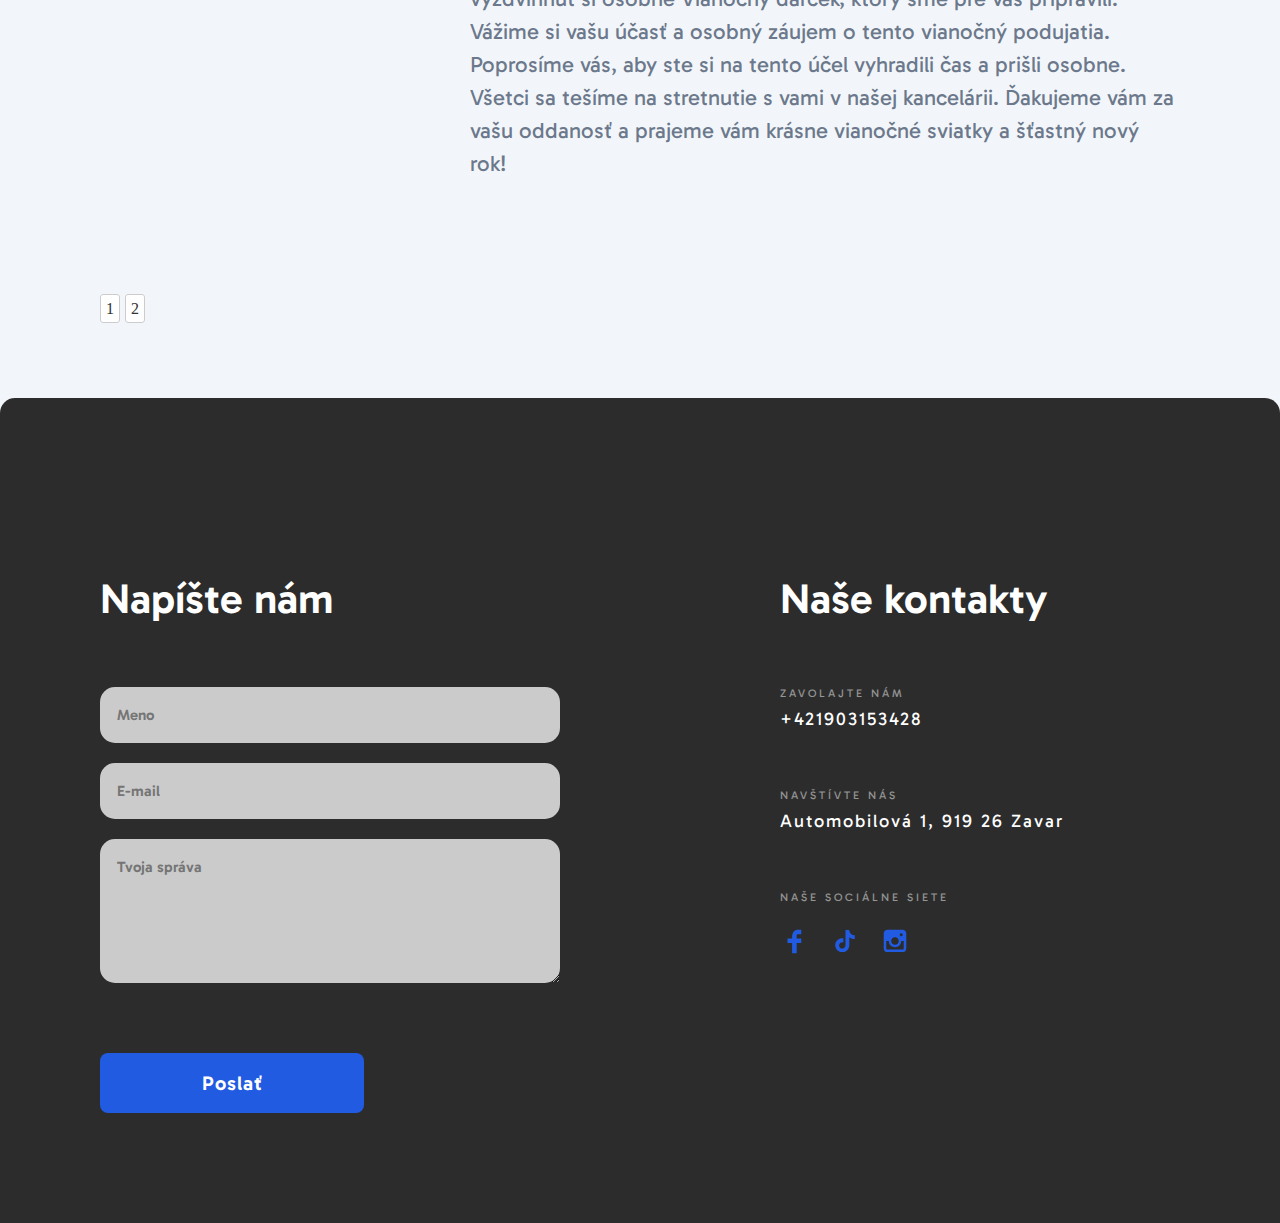
==== commit 9a977fc6: "new commit" ====
--- a/pages/aktuality.html
+++ b/pages/aktuality.html
@@ -1,349 +1,349 @@
-<!DOCTYPE html>
-<html lang="en" class="page">
-<head>
-  <meta charset="UTF-8">
-  <meta http-equiv="X-UA-Compatible" content="IE=edge">
-  <meta name="viewport" content="width=device-width, initial-scale=1.0">
-  <link rel="preconnect" href="https://fonts.googleapis.com">
-  <link rel="preconnect" href="https://fonts.gstatic.com" crossorigin>
-  <link href="https://fonts.googleapis.com/css2?family=Gabarito:wght@400;600&display=swap" rel="stylesheet">
-  <link rel="stylesheet" href="../styles/main.css">
-  <link
-    rel="stylesheet"
-    href="https://cdn.jsdelivr.net/npm/swiper@11/swiper-bundle.min.css"
-  />
-  <title>INAK</title>
-</head>
-<body class="page__body">
-  <header class="header">
-    <div class="header__content">
-      <div class="header__top">
-        <div class="header__top--content">
-          <a href="../index.html" class="header__logo">
-            <img src="../images/icon/logo.png" alt="logo" class="logo">
-          </a>
-          
-          <div class="nav header__nav">
-            <div class="nav__content">
-              <ul class="nav__item">
-                <li class="nav__list">
-                  <a href="../index.html" class="nav__link">Domov</a>
-                </li>
-                <li class="nav__list">
-                  <a href="../index.html#about-us" class="nav__link">O nás</a>
-                </li>
-                <li class="nav__list">
-                  <p class="nav__link nav__link--active nav__link--p">Aktuality</p>
-
-                  <ul class="nav__item--sub-menu">
-                    <li class="nav__list--sub-menu">
-                      <a href="./aktuality.html" class="nav__link nav__link--active">Aktuálne noviny</a>
-
-                      <a href="./vote.html" class="nav__link">Aktuálne prieskumy</a>
-                    </li>
-                  </ul>
-
-                </li>
-                <li class="nav__list">
-                  <a href="./výhody.html" class="nav__link">Výhody pre členov</a>
-                </li>
-                <li class="nav__list">
-                  <a href="./tlačivá.html" class="nav__link">Tlačivá</a>
-                </li>
-                <li class="nav__list">
-                  <a href="./prihláška.html" class="nav__link">Elektronicka prihláška</a>
-                </li>
-                <li class="nav__list">
-                  <a href="#contacts" class="nav__link">Kontakty</a>
-                </li>
-              </ul>
-            </div>
-          </div>
-  
-          <div class="header__top-right">
-            <a href="tel:+421903153428" class="header__phone">
-              <img src="../images/icon/phone.svg" alt="phone" class="icon">
-            </a>
-    
-            <a href="#menu" class="header__menu-open">
-              <img src="../images/icon/menu-open.svg" alt="menu-open" class="icon">
-            </a>
-          </div>
-        </div>
-      </div>        
-
-      <aside class="aside header__aside" id="menu">
-        <div class="aside__content">
-          
-          <div class="aside__top">
-            <a href="#" class="aside__logo">
-              <img src="../images/icon/logo.png" alt="logo" class="logo">
-            </a>
-            
-            <a href="#" class="header__menu-close">
-              <img src="../images/icon/menu-close.svg" alt="menu-close" class="icon">
-            </a>
-          </div>
-
-          <div class="nav aside__nav">
-            <div class="nav__content">
-              <ul class="nav__item aside__nav-item">
-                <li class="nav__list">
-                  <a href="../index.html" class="nav__link">Domov</a>
-                </li>
-                <li class="nav__list">
-                  <a href="../index.html#about-us" class="nav__link">O nás</a>
-                </li>
-                <li class="nav__list">
-                  <p class="nav__link nav__link--p nav__link--active">Aktuality</p>
-
-                  <ul class="nav__item--sub-menu nav__item--sub-menu--mob">
-                    <li class="nav__list--sub-menu nav__list--sub-menu--mob">
-                      <a href="./aktuality.html" class="nav__link">Aktuálne noviny</a>
-
-                      <a href="./aktuality.html" class="nav__link">Aktuálne prieskumy</a>
-                    </li>
-                  </ul>
-                </li>
-                <li class="nav__list">
-                  <a href="./výhody.html" class="nav__link">Výhody pre členov</a>
-                </li>
-                <li class="nav__list">
-                  <a href="./tlačivá.html" class="nav__link">Tlačivá</a>
-                </li>
-                <li class="nav__list">
-                  <a href="./prihláška.html" class="nav__link">Elektronicka prihláška</a>
-                </li>
-                <li class="nav__list">
-                  <a href="#contacts" class="nav__link">Kontakty</a>
-                </li>
-              </ul>
-            </div>
-          </div>
-
-          <div class="aside__social social">
-            <a
-              href="https://www.facebook.com/groups/980731282849397"
-              class="aside__icon-fb"
-              target="_blank"
-            >
-              <img
-                src="../images/icon/fasebook.svg"
-                alt="icon"
-                class="icon"
-              >
-            </a>
-
-            <a
-              href="https://www.tiktok.com/@odbory.inak?_t=8iX3qMJiIoH"
-              class="aside__icon-tw"
-              target="_blank"
-            >
-              <img
-                src="../images/icon/tiktok.svg"
-                alt="icon"
-                class="icon"
-              >
-            </a>
-
-            <a
-              href="https://www.instagram.com/odbory.inak?igsh=MTdlaDB3MjM0anUzcg=="
-              class="aside__icon-in"
-              target="_blank"
-            >
-              <img
-                src="../images/icon/instagram.svg"
-                alt="icon"
-                class="icon"
-              >
-            </a>
-          </div>
-        </div>
-      </aside>
-    </div>
-  </header>
-
-  <main class="main">
-    <div class="main__content">
-      <section class="main__section newses">
-        <div class="newses__content">
-          <div class="newses__news">
-            <img src="../images/newses/news-2.jpg" alt="news-2" class="newses__img">
-
-            <div class="newses__groop">
-              <h2 class="newses__title">Vesele a stastne vianoce</h2>
-
-              <p class="newses__time">
-                <img src="../images/icon/clock.svg" alt="clock" class="newses__time--img">
-                22.12.2023
-              </p>
-
-              <p class="newses__info">
-                Vážení členovia Odborov INAK,
-
-                V tejto dobe radosti a pokoja by sme vám chceli srdečne popriať Veselé Vianoce a Šťastný Nový Rok! Dúfame, že si v týchto sviatočných chvíľach užívate pokojné a teplé okamihy s vašimi rodinami a blízkymi. Taktiež by sme vám chceli vyjadriť našu vďačnosť za vašu oddanosť a podporu počas uplynulého roka.
-
-                Rok 2022 bol pre nás náročný, no vďaka vašej silnej podpore a spolupráci sme úspešne zvládli množstvo výziev. Ocenili sme vašu dôveru a angažovanosť v každej fáze našej spoločnej cesty. Sme radi, že ste s nami a že môžeme spolu tvoriť a zdieľať hodnoty, ktoré sú pre nás dôležité.
-
-                Chceme sa poďakovať všetkým členom nášho tímu za ich tvrdú prácu a oddanosť. Vaša snaha a odhodlanie sú hnacou silou nášho spoločenstva, a sme presvedčení, že spolu môžeme dosiahnuť ešte väčšie úspechy v nadchádzajúcom roku.
-
-                Nadchádzajúci rok prináša nové výzvy a príležitosti. Veríme, že s vašou podporou a spoluprácou budeme schopní čeliť novým výzvam a dosiahnuť spoločné ciele. Čaká nás mnoho nových očakávaní a vízií, a sme pripravení konať s vami ako s nášho tím.
-
-                Vzhľadom k blížiacemu sa koncu tohto roka a začiatku nového by sme vám chceli zaželať nielen pokojné a radostné sviatky, ale aj čas na zaslúžený oddych a obnovenie energie. Nech Vianoce pre vás znamenajú čas pokoja a lásky, a Nový Rok prinesie radostné chvíle a úspechy.
-
-                Ešte raz ďakujeme za vašu dôveru a podporu. Veríme, že náš tím bude rásť a posilňovať sa, a že spolu dosiahneme ešte viac v nadchádzajúcom období. Prajeme vám krásne sviatky a šťastný Nový Rok!
-              </p>
-            </div>
-
-
-          </div>
-
-          <div class="newses__news">
-            <img src="../images/newses/news-3.png" alt="news-2" class="newses__img">
-
-            <div class="newses__groop">
-              <h2 class="newses__title">Oznámenie pre Vianočné Darčky pre Členov Tímu</h2>
-
-              <p class="newses__time">
-                <img src="../images/icon/clock.svg" alt="clock" class="newses__time--img">
-                11.12.2023
-              </p>
-
-              <p class="newses__info">
-                Vážení členovia nášho tímu,
-
-                s radosťou oznamujeme, že od stredy 13. decembra bude možné každý deň v čase od 13:00 do 15:00 hodin navštíviť našu kanceláriu a prevziať si Vianočný darček. Pre tých z vás, ktorí pracujú v nočných zmenách, sme pripravili možnosť prevzatia darčeka v piatok 15. decembra od 06:00 hodín.
-
-                Adresa našej kancelárie je TR51, číslo 224, nachádzame sa v bývalej budove mzdového oddelenia nad jedálňou. Tento časovo obmedzený termín vám umožní prísť a vyzdvihnúť si osobne Vianočný darček, ktorý sme pre vás pripravili.
-
-                Vážime si vašu účasť a osobný záujem o tento vianočný podujatia. Poprosíme vás, aby ste si na tento účel vyhradili čas a prišli osobne. Všetci sa tešíme na stretnutie s vami v našej kancelárii.
-
-                Ďakujeme vám za vašu oddanosť a prajeme vám krásne vianočné sviatky a šťastný nový rok!
-              </p>
-            </div>
-
-
-          </div>
-
-          <div class="newses__news">
-            <img src="../images/newses/news-1.jpg" alt="news-1" class="newses__img">
-
-            <div class="newses__groop">
-              <h2 class="newses__title">Návrh na Skrátenie Pracovného Času: Odborári Hovoria o Potrebe Zlepšenia Pracovných Podmienok na Slovensku</h2>
-
-              <p class="newses__time">
-                <img src="../images/icon/clock.svg" alt="clock" class="newses__time--img">
-                22.11.2023
-              </p>
-
-              <p class="newses__info">
-                Dnes sme mali tú česť zúčastniť sa konferencie, ktorú organizovala Konfederácia odborových zväzov na tému skracovania pracovného času. Táto iniciatíva otvorila diskusiu o dôležitosti vytvárania lepších pracovných podmienok pre zamestnancov na Slovensku. Zástupcovia rôznych odvetví diskutovali o návrhoch na zmenu pracovného času a zlepšenie mzdových ohodnotení, pričom zdôrazňovali, že Slovensko sa momentálne nachádza na chvoste EÚ v oblasti nočnej, nadčasovej a zmenovej práce.
-  
-                Slovenskí odborári zdôrazňujú, že kombinácia dlhých pracovných hodín a nízkeho mzdového ohodnotenia robí z krajiny jedno z najťažších pracovných prostredí v EÚ. Výzvou pre nich teraz bude kolektívne vyjednávanie novej Kolektívnej Zmluvy (KZ), keďže návrh od zamestnávateľov im bol doručený nedávno.
-                
-                Zástupcovia odborov zdôrazňujú, že budú potrebovať podporu čo najväčšieho počtu zamestnancov. Silná odborová organizácia s veľkým počtom členov má väčšiu schopnosť vyjednať lepšie pracovné podmienky pre všetkých. Zvýrazňujú, že jedine spoločné úsilie a veľký počet podporujúcich členov môže posilniť ich pozíciu pri rokovaniach o novej kolektívnej zmluve.
-                
-                Odborári vyzývajú svojich kolegov a kolegyne, aby sa zapojili a stali sa členmi odborovej organizácie. Veria, že iba silná a jednotná odborová komunita môže ovplyvniť pozitívne zmeny v pracovných podmienkach pre všetkých zamestnancov na Slovensku. Ich slogan znie: "SPOLU A VO VEĽKOM POČTE SME SILNEJŠÍ."
-                
-                Táto konferencia a nadchádzajúce kolektívne vyjednávanie predstavujú kľúčové kroky smerujúce k zlepšeniu pracovných podmienok pre slovenských pracovníkov. Odborári sú odhodlaní bojovať za spravodlivé a dôstojné pracovné prostredie a vyzývajú všetkých, ktorí zdieľajú túto víziu, aby sa pripojili a podporili ich snahu o zmenu.
-              </p>
-            </div>
-
-
-          </div>
-
-          <div class="pagination"></div>
-        </div>
-      </section>
-    </div>
-  </main>
-
-  <footer class="footer">
-    <div class="footer__content" id="contacts">
-      <div class="footer__grop--left">
-        <h2 class="footer__grop--left-title">Napíšte nám</h2>
-
-        <form class="form">
-          <input
-            name="Name"
-            type="text"
-            class="form__input"
-            placeholder="Meno"
-          >
-
-          <input
-            name="E-mail"
-            type="text"
-            class="form__input"
-            placeholder="E-mail"
-           
-          >
-
-          <textarea
-            name="Mesage"
-            placeholder="Tvoja správa"
-            class="form__input"
-            cols="30"
-            rows="5"
-          ></textarea>
-
-          <input type="submit" value="Poslať" class="button form__button">
-        </form>
-      </div>
-
-      <div class="footer__grop--right">
-        <h2 class="footer__grop--right-title">Naše kontakty</h2>
-
-        <h3 class="footer__grop--right-name">Zavolajte nám</h3>
-        <a href="tel:+421903153428" class="footer__grop--right-link">+421903153428</a>
-        
-        <h3 class="footer__grop--right-name">Navštívte nás</h3>
-        <a href="https://maps.app.goo.gl/qfohM48gK4zqPQLv8" class="footer__grop--right-link">Automobilová 1, 919 26 Zavar</a>
-
-        <h3 class="footer__grop--right-name">Naše sociálne siete</h3>
-        <div class="footer__grop--right-social social">
-          <a
-            href="https://www.facebook.com/groups/980731282849397"
-            class="aside__icon-fb"
-            target="_blank"
-          >
-            <img
-              src="../images/icon/fasebook.svg"
-              alt="icon"
-              class="icon"
-            >
-          </a>
-
-          <a
-            href="https://www.tiktok.com/@odbory.inak?_t=8iX3qMJiIoH"
-            class="aside__icon-tw"
-            target="_blank"
-          >
-            <img
-              src="../images/icon/tiktok.svg"
-              alt="icon"
-              class="icon"
-            >
-          </a>
-
-          <a
-            href="https://www.instagram.com/odbory.inak?igsh=MTdlaDB3MjM0anUzcg=="
-            class="aside__icon-in"
-            target="_blank"
-          >
-            <img
-              src="../images/icon/instagram.svg"
-              alt="icon"
-              class="icon"
-            >
-          </a>
-        </div>
-
-        </div>
-
-    </div>
-  </footer>
-  <script src="https://cdn.jsdelivr.net/npm/swiper@11/swiper-bundle.min.js"></script>
-  <script type="text/javascript" src="../scripts/main.js"></script>
-</body>
+<!DOCTYPE html>
+<html lang="en" class="page">
+<head>
+  <meta charset="UTF-8">
+  <meta http-equiv="X-UA-Compatible" content="IE=edge">
+  <meta name="viewport" content="width=device-width, initial-scale=1.0">
+  <link rel="preconnect" href="https://fonts.googleapis.com">
+  <link rel="preconnect" href="https://fonts.gstatic.com" crossorigin>
+  <link href="https://fonts.googleapis.com/css2?family=Gabarito:wght@400;600&display=swap" rel="stylesheet">
+  <link rel="stylesheet" href="../styles/main.css">
+  <link
+    rel="stylesheet"
+    href="https://cdn.jsdelivr.net/npm/swiper@11/swiper-bundle.min.css"
+  />
+  <title>INAK</title>
+</head>
+<body class="page__body">
+  <header class="header">
+    <div class="header__content">
+      <div class="header__top">
+        <div class="header__top--content">
+          <a href="../index.html" class="header__logo">
+            <img src="../images/icon/logo.png" alt="logo" class="logo">
+          </a>
+          
+          <div class="nav header__nav">
+            <div class="nav__content">
+              <ul class="nav__item">
+                <li class="nav__list">
+                  <a href="../index.html" class="nav__link">Domov</a>
+                </li>
+                <li class="nav__list">
+                  <a href="../index.html#about-us" class="nav__link">O nás</a>
+                </li>
+                <li class="nav__list">
+                  <p class="nav__link nav__link--active nav__link--p">Aktuality</p>
+
+                  <ul class="nav__item--sub-menu">
+                    <li class="nav__list--sub-menu">
+                      <a href="./aktuality.html" class="nav__link nav__link--active">Aktuálne noviny</a>
+
+                      <a href="./vote.html" class="nav__link">Aktuálne prieskumy</a>
+                    </li>
+                  </ul>
+
+                </li>
+                <li class="nav__list">
+                  <a href="./vyhody.html" class="nav__link">Výhody pre členov</a>
+                </li>
+                <li class="nav__list">
+                  <a href="./tlaciva.html" class="nav__link">Tlačivá</a>
+                </li>
+                <li class="nav__list">
+                  <a href="./prihlaska.html" class="nav__link">Elektronicka prihláška</a>
+                </li>
+                <li class="nav__list">
+                  <a href="#contacts" class="nav__link">Kontakty</a>
+                </li>
+              </ul>
+            </div>
+          </div>
+  
+          <div class="header__top-right">
+            <a href="tel:+421903153428" class="header__phone">
+              <img src="../images/icon/phone.svg" alt="phone" class="icon">
+            </a>
+    
+            <a href="#menu" class="header__menu-open">
+              <img src="../images/icon/menu-open.svg" alt="menu-open" class="icon">
+            </a>
+          </div>
+        </div>
+      </div>        
+
+      <aside class="aside header__aside" id="menu">
+        <div class="aside__content">
+          
+          <div class="aside__top">
+            <a href="#" class="aside__logo">
+              <img src="../images/icon/logo.png" alt="logo" class="logo">
+            </a>
+            
+            <a href="#" class="header__menu-close">
+              <img src="../images/icon/menu-close.svg" alt="menu-close" class="icon">
+            </a>
+          </div>
+
+          <div class="nav aside__nav">
+            <div class="nav__content">
+              <ul class="nav__item aside__nav-item">
+                <li class="nav__list">
+                  <a href="../index.html" class="nav__link">Domov</a>
+                </li>
+                <li class="nav__list">
+                  <a href="../index.html#about-us" class="nav__link">O nás</a>
+                </li>
+                <li class="nav__list">
+                  <p class="nav__link nav__link--p nav__link--active">Aktuality</p>
+
+                  <ul class="nav__item--sub-menu nav__item--sub-menu--mob">
+                    <li class="nav__list--sub-menu nav__list--sub-menu--mob">
+                      <a href="./aktuality.html" class="nav__link nav__link--active">Aktuálne noviny</a>
+
+                      <a href="./vote.html" class="nav__link">Aktuálne prieskumy</a>
+                    </li>
+                  </ul>
+                </li>
+                <li class="nav__list">
+                  <a href="./vyhody.html" class="nav__link">Výhody pre členov</a>
+                </li>
+                <li class="nav__list">
+                  <a href="./tlaciva.html" class="nav__link">Tlačivá</a>
+                </li>
+                <li class="nav__list">
+                  <a href="./prihlaska.html" class="nav__link">Elektronicka prihláška</a>
+                </li>
+                <li class="nav__list">
+                  <a href="#contacts" class="nav__link">Kontakty</a>
+                </li>
+              </ul>
+            </div>
+          </div>
+
+          <div class="aside__social social">
+            <a
+              href="https://www.facebook.com/groups/980731282849397"
+              class="aside__icon-fb"
+              target="_blank"
+            >
+              <img
+                src="../images/icon/fasebook.svg"
+                alt="icon"
+                class="icon"
+              >
+            </a>
+
+            <a
+              href="https://www.tiktok.com/@odbory.inak?_t=8iX3qMJiIoH"
+              class="aside__icon-tw"
+              target="_blank"
+            >
+              <img
+                src="../images/icon/tiktok.svg"
+                alt="icon"
+                class="icon"
+              >
+            </a>
+
+            <a
+              href="https://www.instagram.com/odbory.inak?igsh=MTdlaDB3MjM0anUzcg=="
+              class="aside__icon-in"
+              target="_blank"
+            >
+              <img
+                src="../images/icon/instagram.svg"
+                alt="icon"
+                class="icon"
+              >
+            </a>
+          </div>
+        </div>
+      </aside>
+    </div>
+  </header>
+
+  <main class="main">
+    <div class="main__content">
+      <section class="main__section newses">
+        <div class="newses__content">
+          <div class="newses__news">
+            <img src="../images/newses/news-2.jpg" alt="news-2" class="newses__img">
+
+            <div class="newses__groop">
+              <h2 class="newses__title">Vesele a stastne vianoce</h2>
+
+              <p class="newses__time">
+                <img src="../images/icon/clock.svg" alt="clock" class="newses__time--img">
+                22.12.2023
+              </p>
+
+              <p class="newses__info">
+                Vážení členovia Odborov INAK,
+
+                V tejto dobe radosti a pokoja by sme vám chceli srdečne popriať Veselé Vianoce a Šťastný Nový Rok! Dúfame, že si v týchto sviatočných chvíľach užívate pokojné a teplé okamihy s vašimi rodinami a blízkymi. Taktiež by sme vám chceli vyjadriť našu vďačnosť za vašu oddanosť a podporu počas uplynulého roka.
+
+                Rok 2022 bol pre nás náročný, no vďaka vašej silnej podpore a spolupráci sme úspešne zvládli množstvo výziev. Ocenili sme vašu dôveru a angažovanosť v každej fáze našej spoločnej cesty. Sme radi, že ste s nami a že môžeme spolu tvoriť a zdieľať hodnoty, ktoré sú pre nás dôležité.
+
+                Chceme sa poďakovať všetkým členom nášho tímu za ich tvrdú prácu a oddanosť. Vaša snaha a odhodlanie sú hnacou silou nášho spoločenstva, a sme presvedčení, že spolu môžeme dosiahnuť ešte väčšie úspechy v nadchádzajúcom roku.
+
+                Nadchádzajúci rok prináša nové výzvy a príležitosti. Veríme, že s vašou podporou a spoluprácou budeme schopní čeliť novým výzvam a dosiahnuť spoločné ciele. Čaká nás mnoho nových očakávaní a vízií, a sme pripravení konať s vami ako s nášho tím.
+
+                Vzhľadom k blížiacemu sa koncu tohto roka a začiatku nového by sme vám chceli zaželať nielen pokojné a radostné sviatky, ale aj čas na zaslúžený oddych a obnovenie energie. Nech Vianoce pre vás znamenajú čas pokoja a lásky, a Nový Rok prinesie radostné chvíle a úspechy.
+
+                Ešte raz ďakujeme za vašu dôveru a podporu. Veríme, že náš tím bude rásť a posilňovať sa, a že spolu dosiahneme ešte viac v nadchádzajúcom období. Prajeme vám krásne sviatky a šťastný Nový Rok!
+              </p>
+            </div>
+
+
+          </div>
+
+          <div class="newses__news">
+            <img src="../images/newses/news-3.png" alt="news-2" class="newses__img">
+
+            <div class="newses__groop">
+              <h2 class="newses__title">Oznámenie pre Vianočné Darčky pre Členov Tímu</h2>
+
+              <p class="newses__time">
+                <img src="../images/icon/clock.svg" alt="clock" class="newses__time--img">
+                11.12.2023
+              </p>
+
+              <p class="newses__info">
+                Vážení členovia nášho tímu,
+
+                s radosťou oznamujeme, že od stredy 13. decembra bude možné každý deň v čase od 13:00 do 15:00 hodin navštíviť našu kanceláriu a prevziať si Vianočný darček. Pre tých z vás, ktorí pracujú v nočných zmenách, sme pripravili možnosť prevzatia darčeka v piatok 15. decembra od 06:00 hodín.
+
+                Adresa našej kancelárie je TR51, číslo 224, nachádzame sa v bývalej budove mzdového oddelenia nad jedálňou. Tento časovo obmedzený termín vám umožní prísť a vyzdvihnúť si osobne Vianočný darček, ktorý sme pre vás pripravili.
+
+                Vážime si vašu účasť a osobný záujem o tento vianočný podujatia. Poprosíme vás, aby ste si na tento účel vyhradili čas a prišli osobne. Všetci sa tešíme na stretnutie s vami v našej kancelárii.
+
+                Ďakujeme vám za vašu oddanosť a prajeme vám krásne vianočné sviatky a šťastný nový rok!
+              </p>
+            </div>
+
+
+          </div>
+
+          <div class="newses__news">
+            <img src="../images/newses/news-1.jpg" alt="news-1" class="newses__img">
+
+            <div class="newses__groop">
+              <h2 class="newses__title">Návrh na Skrátenie Pracovného Času: Odborári Hovoria o Potrebe Zlepšenia Pracovných Podmienok na Slovensku</h2>
+
+              <p class="newses__time">
+                <img src="../images/icon/clock.svg" alt="clock" class="newses__time--img">
+                22.11.2023
+              </p>
+
+              <p class="newses__info">
+                Dnes sme mali tú česť zúčastniť sa konferencie, ktorú organizovala Konfederácia odborových zväzov na tému skracovania pracovného času. Táto iniciatíva otvorila diskusiu o dôležitosti vytvárania lepších pracovných podmienok pre zamestnancov na Slovensku. Zástupcovia rôznych odvetví diskutovali o návrhoch na zmenu pracovného času a zlepšenie mzdových ohodnotení, pričom zdôrazňovali, že Slovensko sa momentálne nachádza na chvoste EÚ v oblasti nočnej, nadčasovej a zmenovej práce.
+  
+                Slovenskí odborári zdôrazňujú, že kombinácia dlhých pracovných hodín a nízkeho mzdového ohodnotenia robí z krajiny jedno z najťažších pracovných prostredí v EÚ. Výzvou pre nich teraz bude kolektívne vyjednávanie novej Kolektívnej Zmluvy (KZ), keďže návrh od zamestnávateľov im bol doručený nedávno.
+                
+                Zástupcovia odborov zdôrazňujú, že budú potrebovať podporu čo najväčšieho počtu zamestnancov. Silná odborová organizácia s veľkým počtom členov má väčšiu schopnosť vyjednať lepšie pracovné podmienky pre všetkých. Zvýrazňujú, že jedine spoločné úsilie a veľký počet podporujúcich členov môže posilniť ich pozíciu pri rokovaniach o novej kolektívnej zmluve.
+                
+                Odborári vyzývajú svojich kolegov a kolegyne, aby sa zapojili a stali sa členmi odborovej organizácie. Veria, že iba silná a jednotná odborová komunita môže ovplyvniť pozitívne zmeny v pracovných podmienkach pre všetkých zamestnancov na Slovensku. Ich slogan znie: "SPOLU A VO VEĽKOM POČTE SME SILNEJŠÍ."
+                
+                Táto konferencia a nadchádzajúce kolektívne vyjednávanie predstavujú kľúčové kroky smerujúce k zlepšeniu pracovných podmienok pre slovenských pracovníkov. Odborári sú odhodlaní bojovať za spravodlivé a dôstojné pracovné prostredie a vyzývajú všetkých, ktorí zdieľajú túto víziu, aby sa pripojili a podporili ich snahu o zmenu.
+              </p>
+            </div>
+
+
+          </div>
+
+          <div class="pagination"></div>
+        </div>
+      </section>
+    </div>
+  </main>
+
+  <footer class="footer">
+    <div class="footer__content" id="contacts">
+      <div class="footer__grop--left">
+        <h2 class="footer__grop--left-title">Napíšte nám</h2>
+
+        <form class="form">
+          <input
+            name="Name"
+            type="text"
+            class="form__input"
+            placeholder="Meno"
+          >
+
+          <input
+            name="E-mail"
+            type="text"
+            class="form__input"
+            placeholder="E-mail"
+           
+          >
+
+          <textarea
+            name="Mesage"
+            placeholder="Tvoja správa"
+            class="form__input"
+            cols="30"
+            rows="5"
+          ></textarea>
+
+          <input type="submit" value="Poslať" class="button form__button">
+        </form>
+      </div>
+
+      <div class="footer__grop--right">
+        <h2 class="footer__grop--right-title">Naše kontakty</h2>
+
+        <h3 class="footer__grop--right-name">Zavolajte nám</h3>
+        <a href="tel:+421903153428" class="footer__grop--right-link">+421903153428</a>
+        
+        <h3 class="footer__grop--right-name">Navštívte nás</h3>
+        <a href="https://maps.app.goo.gl/qfohM48gK4zqPQLv8" class="footer__grop--right-link">Automobilová 1, 919 26 Zavar</a>
+
+        <h3 class="footer__grop--right-name">Naše sociálne siete</h3>
+        <div class="footer__grop--right-social social">
+          <a
+            href="https://www.facebook.com/groups/980731282849397"
+            class="aside__icon-fb"
+            target="_blank"
+          >
+            <img
+              src="../images/icon/fasebook.svg"
+              alt="icon"
+              class="icon"
+            >
+          </a>
+
+          <a
+            href="https://www.tiktok.com/@odbory.inak?_t=8iX3qMJiIoH"
+            class="aside__icon-tw"
+            target="_blank"
+          >
+            <img
+              src="../images/icon/tiktok.svg"
+              alt="icon"
+              class="icon"
+            >
+          </a>
+
+          <a
+            href="https://www.instagram.com/odbory.inak?igsh=MTdlaDB3MjM0anUzcg=="
+            class="aside__icon-in"
+            target="_blank"
+          >
+            <img
+              src="../images/icon/instagram.svg"
+              alt="icon"
+              class="icon"
+            >
+          </a>
+        </div>
+
+        </div>
+
+    </div>
+  </footer>
+  <script src="https://cdn.jsdelivr.net/npm/swiper@11/swiper-bundle.min.js"></script>
+  <script type="text/javascript" src="../scripts/main.js"></script>
+</body>
 </html>--- a/styles/main.css
+++ b/styles/main.css
@@ -219,7 +219,12 @@
   font-weight: 400;
   line-height: 150%;
   letter-spacing: 2px;
+  border-radius: 10px;
   text-decoration: none;
+  transition: box-shadow 0.3s ease;
+}
+.footer__grop--right-link:hover {
+  box-shadow: 0 0 35px rgba(0, 44, 70, 0.8);
 }
 @media (min-width: 800px) {
   .footer__grop--right-link {
@@ -233,11 +238,15 @@
 
 .logo {
   height: 70px;
+  transition: transform 0.3s ease;
 }
 @media (min-width: 800px) {
   .logo {
     height: 90px;
   }
+}
+.logo:hover {
+  transform: scale(1.1);
 }
 
 .nav {
@@ -287,6 +296,7 @@
   cursor: pointer;
 }
 .nav__list--sub-menu--mob {
+  margin-top: 5px;
   background-color: white;
 }
 .nav__link {
@@ -322,6 +332,11 @@
 
 .icon {
   height: 30px;
+  border-radius: 10px;
+  transition: box-shadow 0.3s ease;
+}
+.icon:hover {
+  box-shadow: 0 0 35px rgba(0, 44, 70, 0.8);
 }
 
 .aside {
@@ -797,6 +812,10 @@
   background-color: white;
   border-radius: 16px;
   width: 280px;
+  transition: transform 0.3s ease;
+}
+.testimonials-card:hover {
+  transform: scale(1.1);
 }
 .testimonials-card__content {
   padding-block: 32px;
@@ -998,6 +1017,9 @@
   text-decoration: none;
   color: white;
 }
+.button:hover {
+  background-color: rgba(7, 73, 29, 0.9);
+}
 @media (min-width: 800px) {
   .button {
     width: 400px;
@@ -1103,6 +1125,10 @@
   font-size: 15px;
   line-height: 22px;
   color: black;
+  transition: box-shadow 0.3s ease;
+}
+.form__input:hover {
+  box-shadow: 0 0 35px rgba(87, 130, 155, 0.8);
 }
 @media (min-width: 800px) {
   .form__input {
@@ -1132,6 +1158,7 @@
 }
 
 .timeline {
+  margin-top: 100px;
   padding-inline: 20px;
 }
 @media (min-width: 800px) {
@@ -1522,8 +1549,13 @@
   }
 }
 .vote__img {
-  width: -webkit-fill-available;
-  max-width: 450px;
+  max-width: 200px;
+  opacity: 0.7;
+}
+@media (min-width: 800px) {
+  .vote__img {
+    max-width: 450px;
+  }
 }
 .vote__title {
   padding: 0;
@@ -1531,7 +1563,7 @@
   margin-top: 60px;
   color: #253757;
   font-family: "Gabarito", sans-serif;
-  font-size: 28px;
+  font-size: 22px;
   font-style: normal;
   font-weight: 600;
   line-height: 150%;
@@ -1557,8 +1589,13 @@
   }
 }
 .bonus__img {
-  width: -webkit-fill-available;
-  max-width: 450px;
+  max-width: 200px;
+  opacity: 0.7;
+}
+@media (min-width: 800px) {
+  .bonus__img {
+    max-width: 450px;
+  }
 }
 .bonus__title {
   padding: 0;
@@ -1566,7 +1603,7 @@
   margin-top: 60px;
   color: #253757;
   font-family: "Gabarito", sans-serif;
-  font-size: 28px;
+  font-size: 22px;
   font-style: normal;
   font-weight: 600;
   line-height: 150%;
@@ -1627,4 +1664,153 @@
 }
 .download__img {
   width: 40px;
+}
+
+.invite__content {
+  padding: 0;
+  margin: 0;
+  padding-top: 180px;
+  padding-inline: 20px;
+  display: flex;
+  flex-direction: column;
+  align-items: center;
+}
+@media (min-width: 800px) {
+  .invite__content {
+    padding-inline: 40px;
+  }
+}
+@media (min-width: 1180px) {
+  .invite__content {
+    padding-inline: 100px;
+  }
+}
+.invite__title {
+  padding: 0;
+  margin: 0;
+  text-align: center;
+  color: #253757;
+  font-family: "Gabarito", sans-serif;
+  font-size: 22px;
+  font-style: normal;
+  font-weight: 600;
+  line-height: 150%;
+}
+.invite__info {
+  padding: 0;
+  margin: 0;
+  margin-top: 24px;
+  color: #6C788B;
+  font-family: "Gabarito", sans-serif;
+  font-size: 14px;
+  font-style: normal;
+  font-weight: 200;
+  line-height: 150%;
+}
+@media (min-width: 800px) {
+  .invite__info {
+    font-size: 16px;
+  }
+}
+.invite__form {
+  margin: 0;
+  padding: 0;
+  margin-top: 30px;
+  display: block;
+  width: -webkit-fill-available;
+}
+@media (min-width: 800px) {
+  .invite__form {
+    --columns: 2;
+    display: grid;
+    -moz-column-gap: 20px;
+         column-gap: 20px;
+    grid-template-columns: repeat(var(--columns), 1fr);
+  }
+}
+@media (min-width: 800px) and (min-width: 800px) {
+  .invite__form {
+    --columns: 6;
+  }
+}
+@media (min-width: 800px) and (min-width: 1180px) {
+  .invite__form {
+    --columns: 12;
+    -moz-column-gap: 30px;
+         column-gap: 30px;
+  }
+}
+.invite__form--button {
+  grid-column: 1/-1;
+  max-width: none;
+  width: -webkit-fill-available;
+  height: 50px;
+}
+.invite__form-input {
+  width: -webkit-fill-available;
+  border: 3px solid rgba(76, 142, 240, 0.548);
+}
+.invite__form-input-1 {
+  grid-column: 1/4;
+}
+@media (min-width: 1180px) {
+  .invite__form-input-1 {
+    grid-column: 1/7;
+  }
+}
+.invite__form-input-2 {
+  grid-column: 4/-1;
+}
+@media (min-width: 1180px) {
+  .invite__form-input-2 {
+    grid-column: 7/-1;
+  }
+}
+.invite__form-input-3 {
+  grid-column: 1/4;
+}
+@media (min-width: 1180px) {
+  .invite__form-input-3 {
+    grid-column: 1/7;
+  }
+}
+.invite__form-input-4 {
+  grid-column: 4/-1;
+}
+@media (min-width: 1180px) {
+  .invite__form-input-4 {
+    grid-column: 7/-1;
+  }
+}
+.invite__form-input-5 {
+  grid-column: 1/4;
+}
+@media (min-width: 1180px) {
+  .invite__form-input-5 {
+    grid-column: 1/7;
+  }
+}
+.invite__form-input-6 {
+  grid-column: 4/-1;
+}
+@media (min-width: 1180px) {
+  .invite__form-input-6 {
+    grid-column: 7/-1;
+  }
+}
+.invite__form-input-7 {
+  grid-column: 1/4;
+}
+@media (min-width: 1180px) {
+  .invite__form-input-7 {
+    grid-column: 1/7;
+  }
+}
+.invite__form-input-8 {
+  grid-column: 4/-1;
+}
+@media (min-width: 1180px) {
+  .invite__form-input-8 {
+    grid-column: 7/-1;
+  }
 }/*# sourceMappingURL=main.css.map */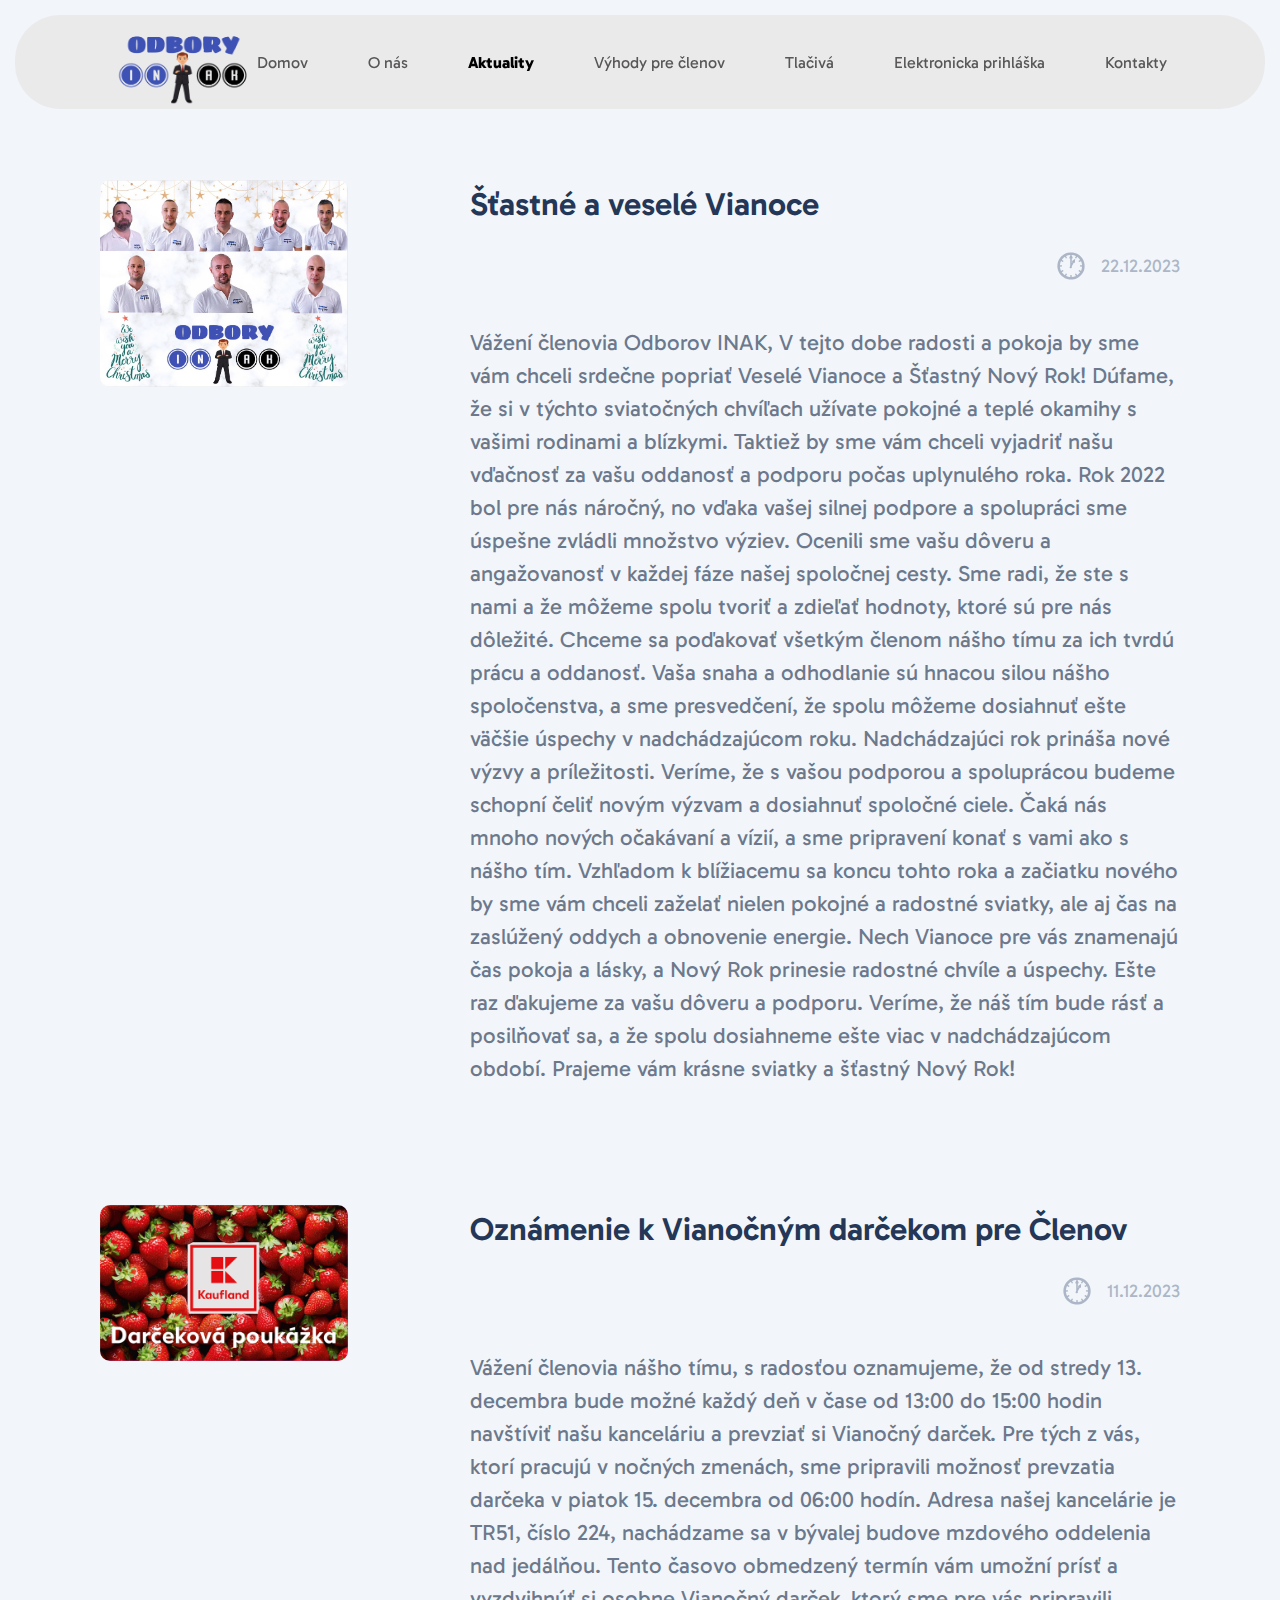
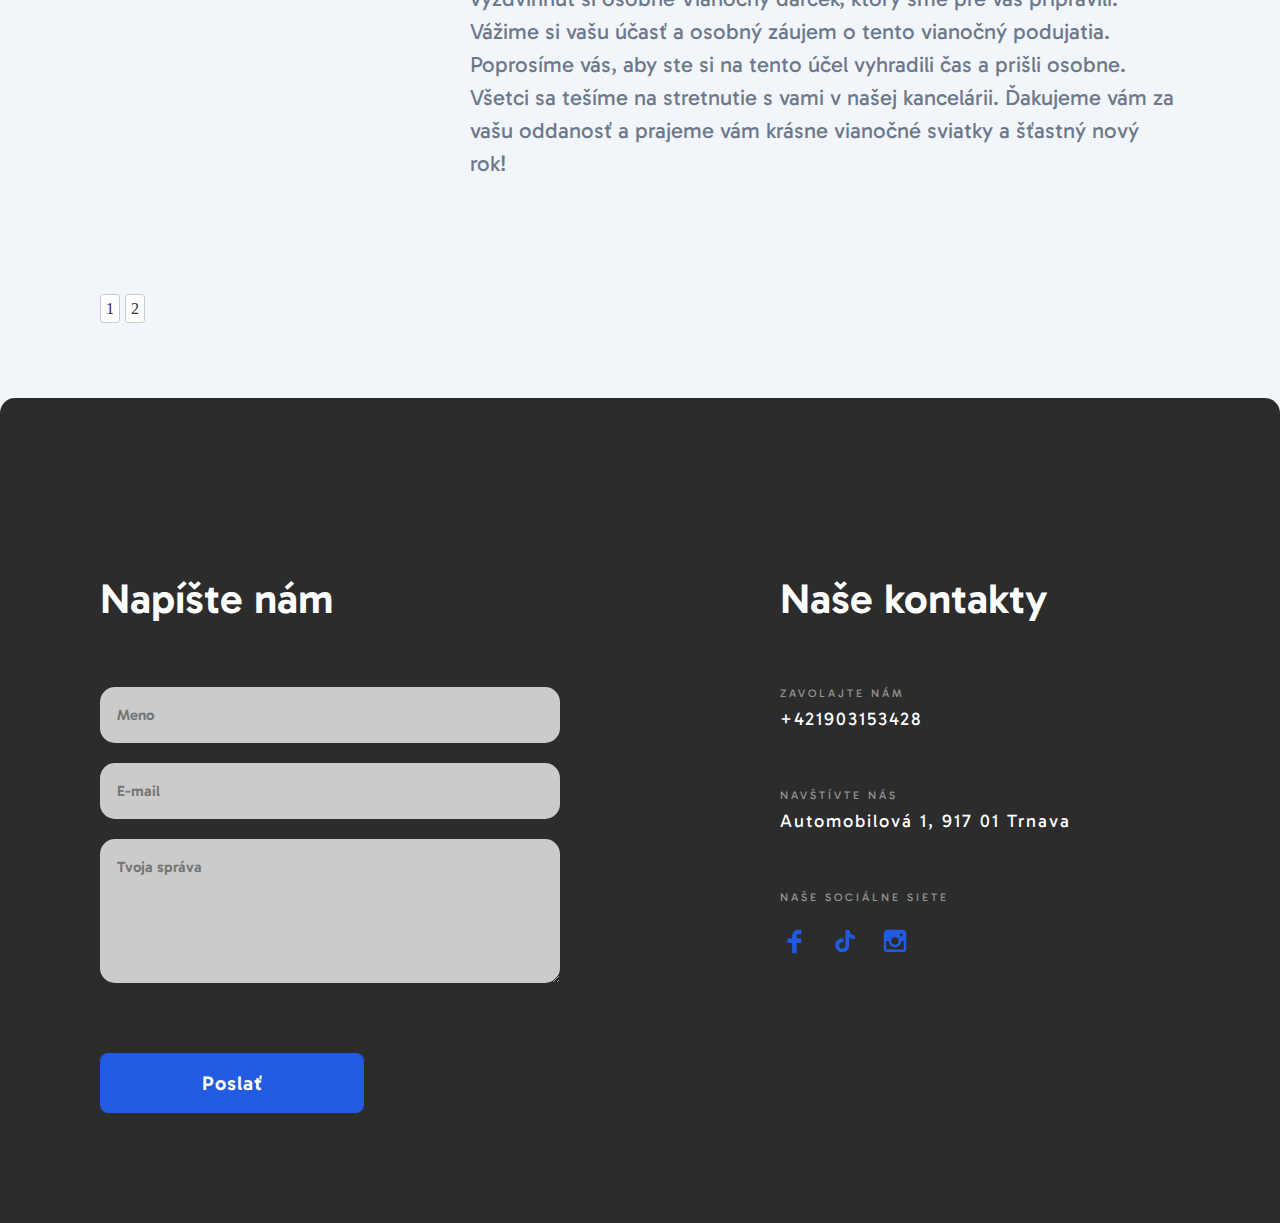
==== commit 79f59a55: "new commit" ====
--- a/pages/aktuality.html
+++ b/pages/aktuality.html
@@ -37,7 +37,7 @@
 
                   <ul class="nav__item--sub-menu">
                     <li class="nav__list--sub-menu">
-                      <a href="./aktuality.html" class="nav__link nav__link--active">Aktuálne noviny</a>
+                      <a href="./aktuality.html" class="nav__link nav__link--active">Aktuálne novinky</a>
 
                       <a href="./vote.html" class="nav__link">Aktuálne prieskumy</a>
                     </li>
@@ -99,7 +99,7 @@
 
                   <ul class="nav__item--sub-menu nav__item--sub-menu--mob">
                     <li class="nav__list--sub-menu nav__list--sub-menu--mob">
-                      <a href="./aktuality.html" class="nav__link nav__link--active">Aktuálne noviny</a>
+                      <a href="./aktuality.html" class="nav__link nav__link--active">Aktuálne novinky</a>
 
                       <a href="./vote.html" class="nav__link">Aktuálne prieskumy</a>
                     </li>
@@ -171,7 +171,7 @@
             <img src="../images/newses/news-2.jpg" alt="news-2" class="newses__img">
 
             <div class="newses__groop">
-              <h2 class="newses__title">Vesele a stastne vianoce</h2>
+              <h2 class="newses__title">Šťastné a veselé Vianoce</h2>
 
               <p class="newses__time">
                 <img src="../images/icon/clock.svg" alt="clock" class="newses__time--img">
@@ -202,7 +202,7 @@
             <img src="../images/newses/news-3.png" alt="news-2" class="newses__img">
 
             <div class="newses__groop">
-              <h2 class="newses__title">Oznámenie pre Vianočné Darčky pre Členov Tímu</h2>
+              <h2 class="newses__title">Oznámenie k Vianočným darčekom pre Členov</h2>
 
               <p class="newses__time">
                 <img src="../images/icon/clock.svg" alt="clock" class="newses__time--img">
@@ -298,7 +298,7 @@
         <a href="tel:+421903153428" class="footer__grop--right-link">+421903153428</a>
         
         <h3 class="footer__grop--right-name">Navštívte nás</h3>
-        <a href="https://maps.app.goo.gl/qfohM48gK4zqPQLv8" class="footer__grop--right-link">Automobilová 1, 919 26 Zavar</a>
+        <a href="https://maps.app.goo.gl/qfohM48gK4zqPQLv8" class="footer__grop--right-link">Automobilová 1, 917 01 Trnava</a>
 
         <h3 class="footer__grop--right-name">Naše sociálne siete</h3>
         <div class="footer__grop--right-social social">
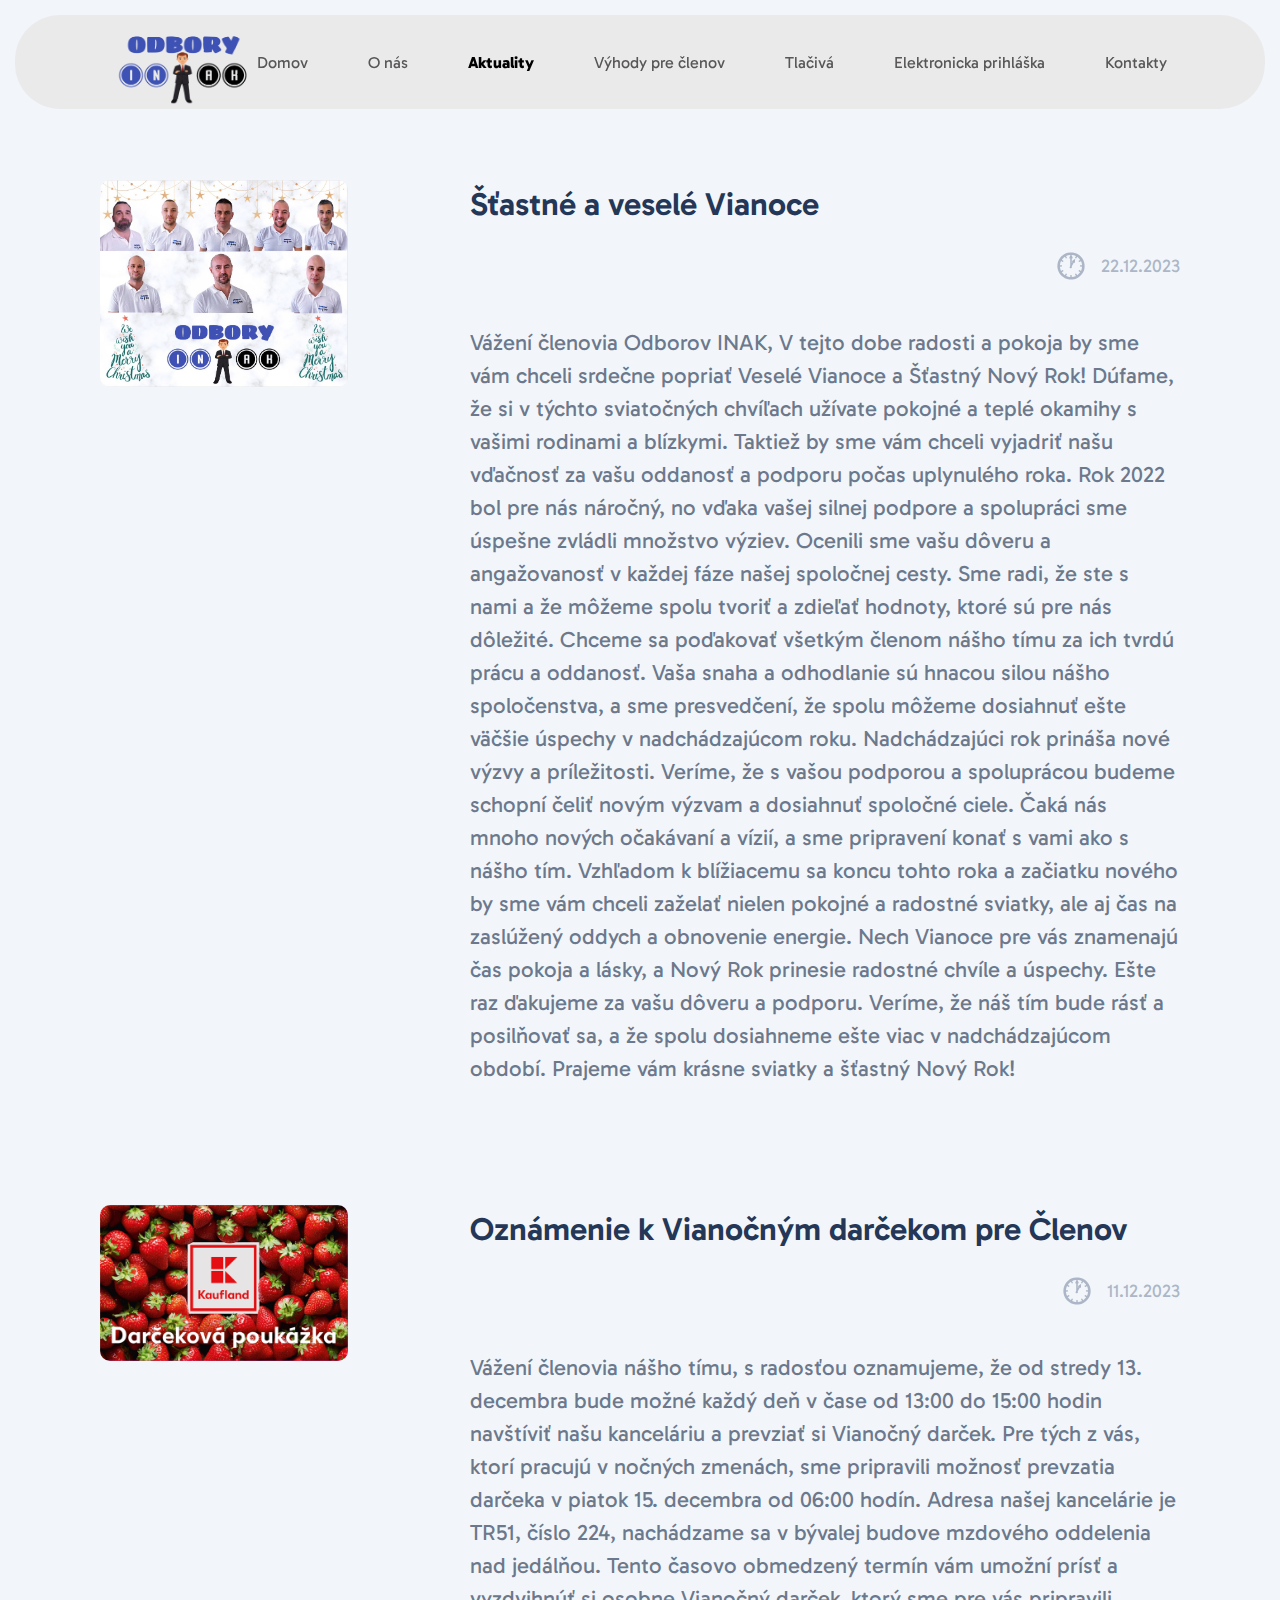
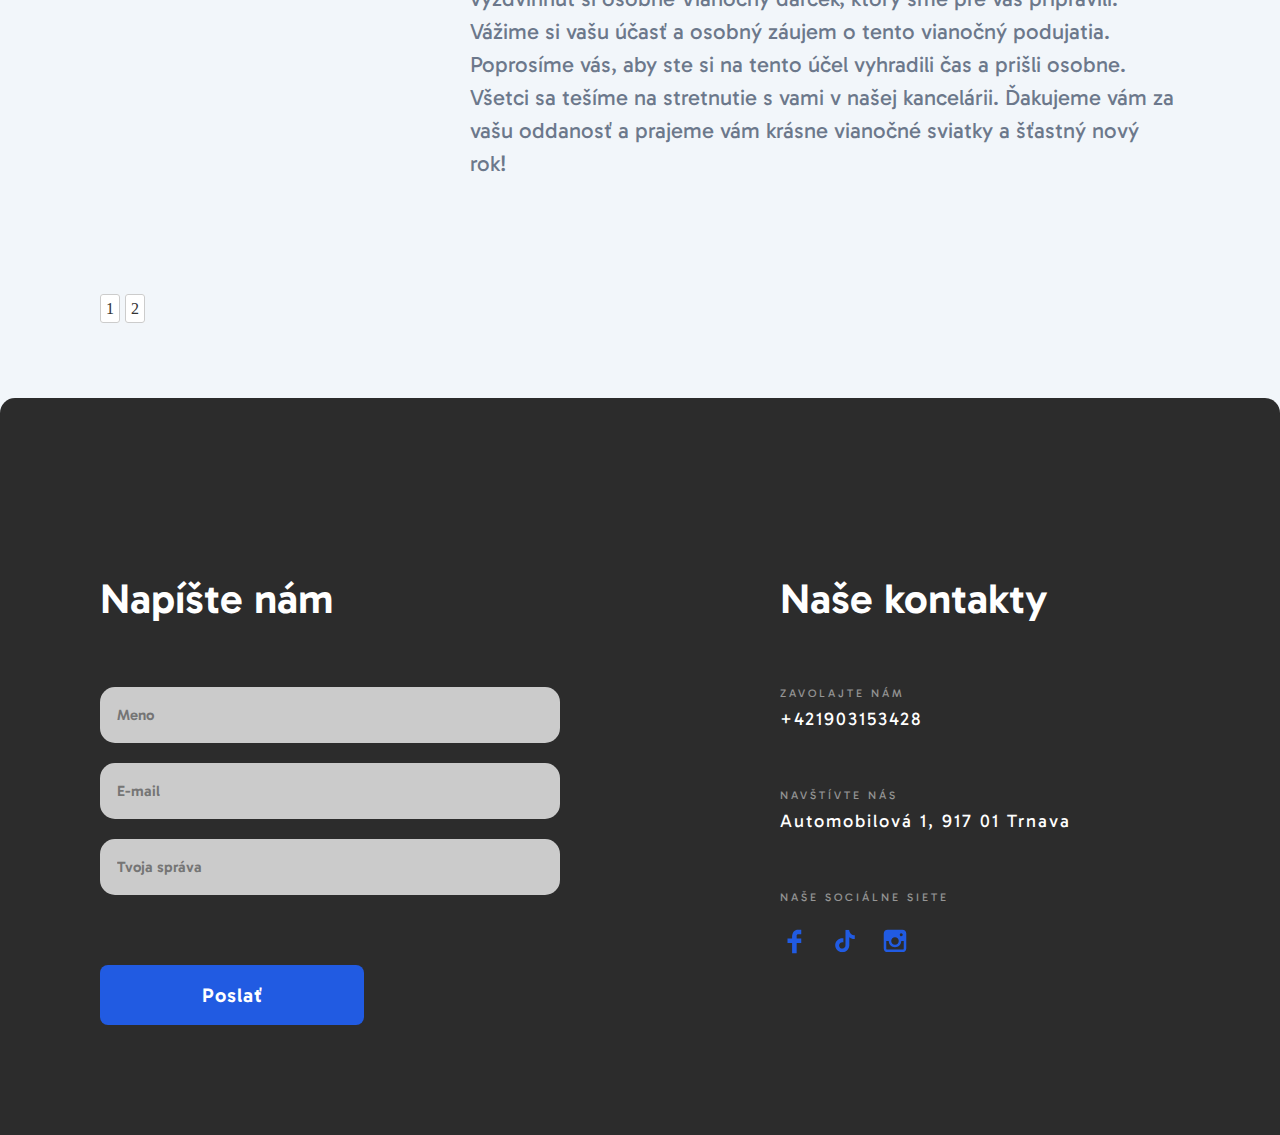
==== commit 5e7d8d15: "new commit" ====
--- a/pages/aktuality.html
+++ b/pages/aktuality.html
@@ -263,32 +263,39 @@
       <div class="footer__grop--left">
         <h2 class="footer__grop--left-title">Napíšte nám</h2>
 
-        <form class="form">
-          <input
-            name="Name"
-            type="text"
-            class="form__input"
-            placeholder="Meno"
-          >
-
-          <input
-            name="E-mail"
-            type="text"
-            class="form__input"
-            placeholder="E-mail"
-           
-          >
-
-          <textarea
-            name="Mesage"
-            placeholder="Tvoja správa"
-            class="form__input"
-            cols="30"
-            rows="5"
-          ></textarea>
-
-          <input type="submit" value="Poslať" class="button form__button">
-        </form>
+        <form method="post" class="form footer__form">
+          <!-- Hidden Required Fields -->
+          <input type="hidden" name="project_name" value="odboryinak.sk">
+          <input type="hidden" name="admin_email" value="info@odboryinak.sk">
+          <input type="hidden" name="form_subject" value="Forma spätnej väzby">
+          <!-- END Hidden Required Fields -->
+
+      <input
+        name="Meno"
+        type="text"
+        class="form__input"
+        placeholder="Meno"
+        required
+      >
+
+      <input
+        name="Email"
+        type="email"
+        class="form__input"
+        placeholder="E-mail"
+        required
+      >
+
+      <input
+        name="Sprava"
+        type="text"
+        placeholder="Tvoja správa"
+        class="form__input"
+        required
+      >
+
+      <button class="button form__button">Poslať</button>
+    </form>
       </div>
 
       <div class="footer__grop--right">
